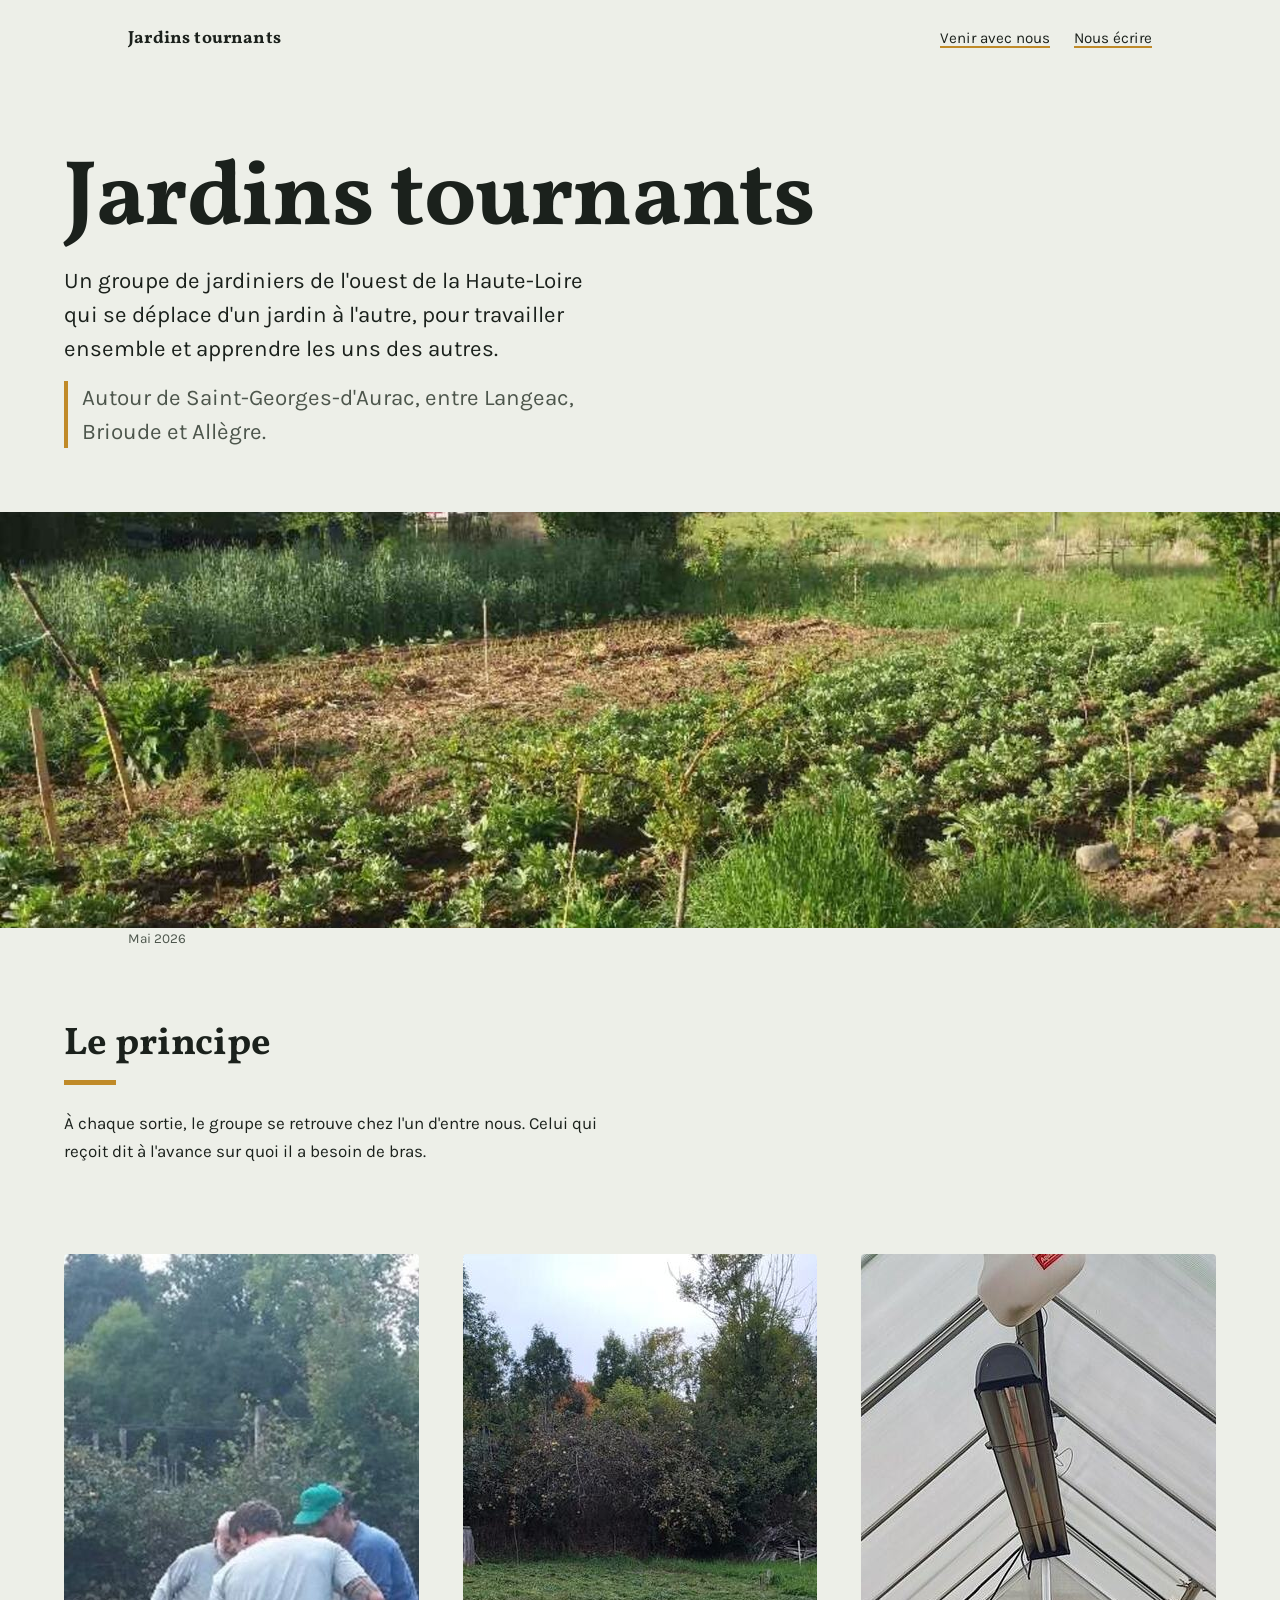
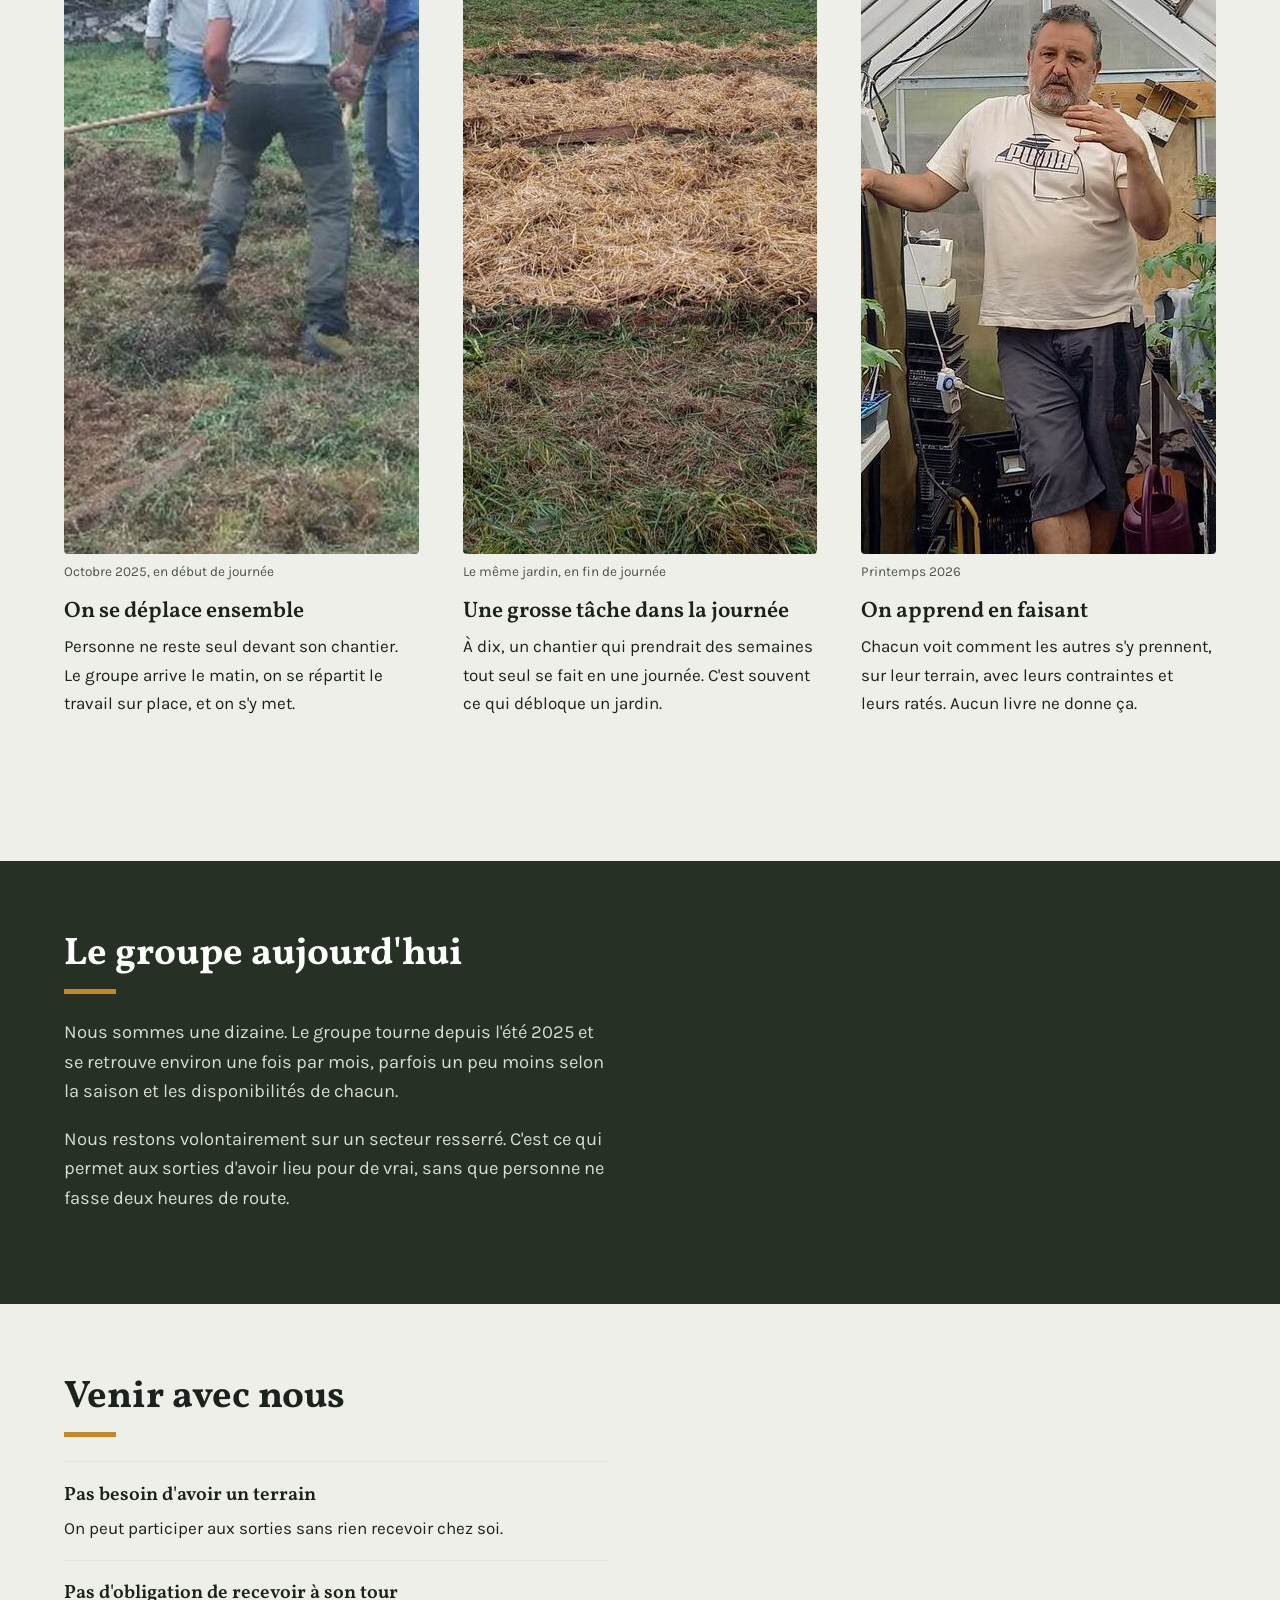
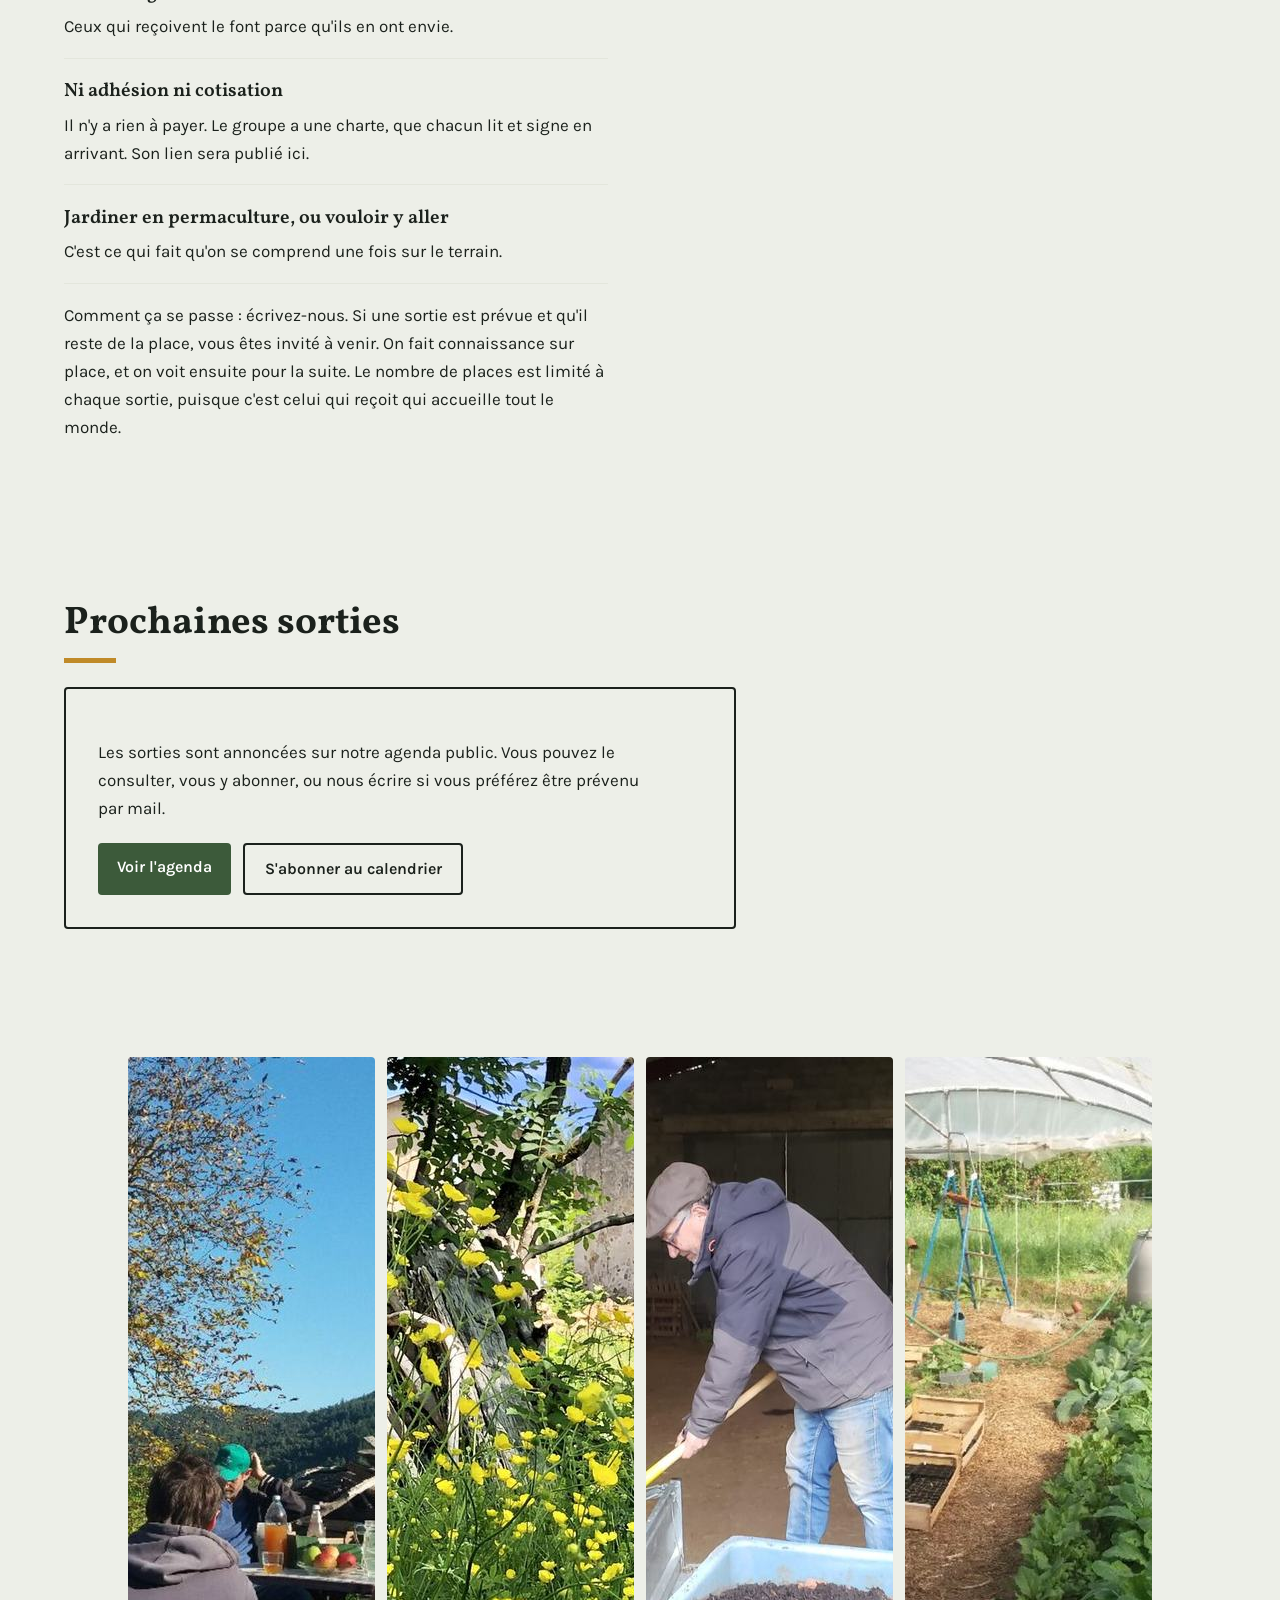
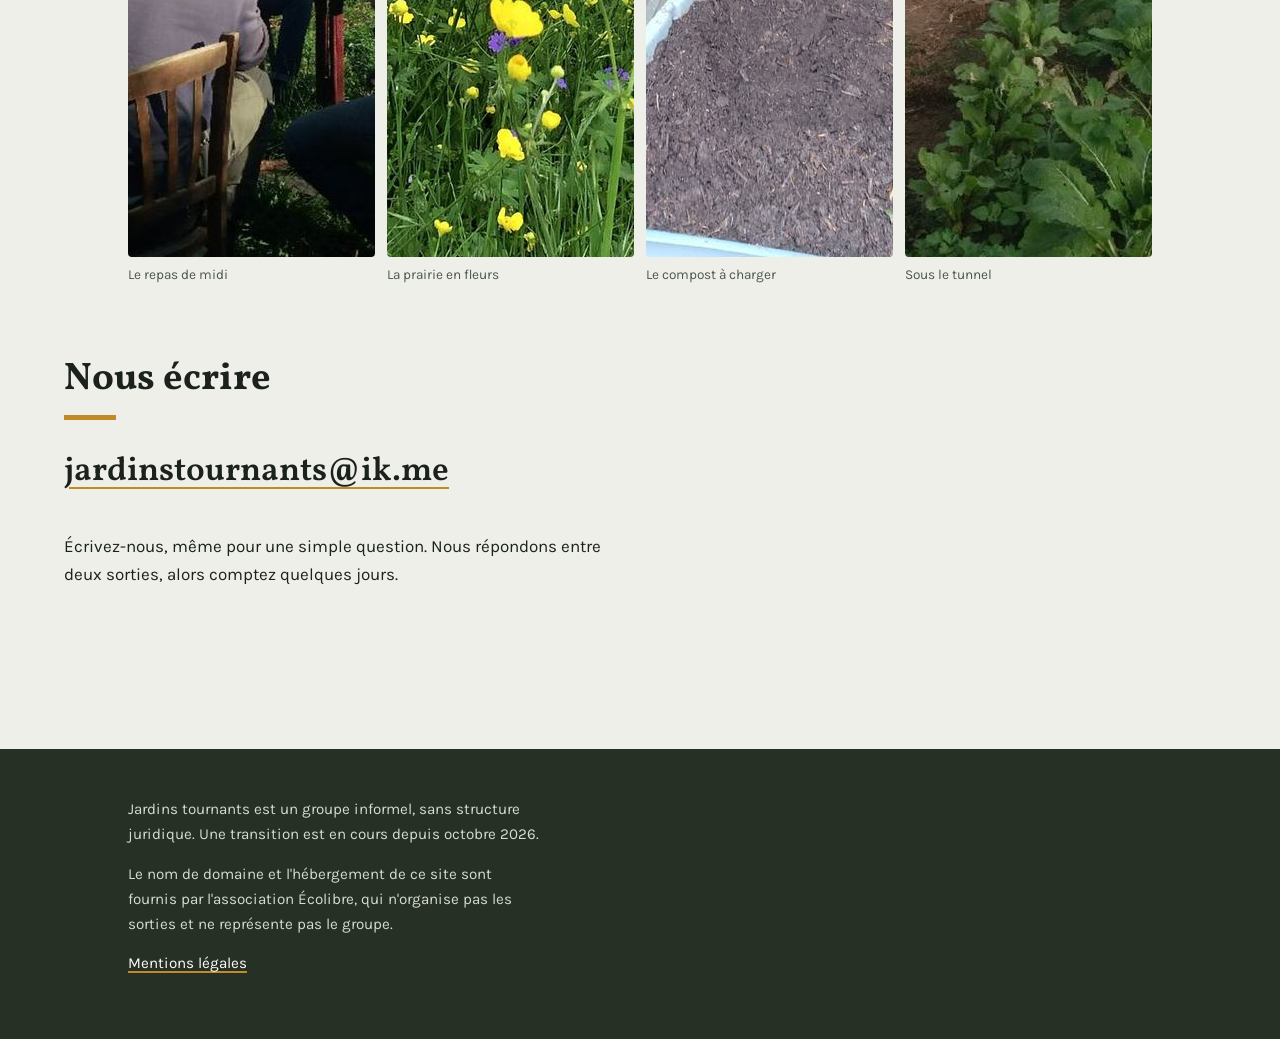
==== index.html @ 4f74a7f1 "Première version du site" ====
<!DOCTYPE html>
<html lang="fr">
<head>
<meta charset="utf-8">
<meta name="viewport" content="width=device-width, initial-scale=1">
<!-- À retirer le jour de la mise en ligne publique : la ligne ci-dessous et le fichier robots.txt -->
<meta name="robots" content="noindex, nofollow">
<title>Jardins tournants - jardiner ensemble, d'un jardin à l'autre</title>
<meta name="description" content="Un groupe de jardiniers de l'ouest de la Haute-Loire qui se déplace d'un jardin à l'autre, autour de Saint-Georges-d'Aurac.">
<link rel="preload" href="polices/vollkorn-latin-700-normal.woff2" as="font" type="font/woff2" crossorigin>
<link rel="preload" href="polices/karla-latin-400-normal.woff2" as="font" type="font/woff2" crossorigin>
<link rel="stylesheet" href="style.css">
</head>
<body>

<header class="enveloppe barre">
  <a class="barre__nom" href="index.html">Jardins tournants</a>
  <nav class="barre__liens">
    <a href="#venir">Venir avec nous</a>
    <a href="#ecrire">Nous écrire</a>
  </nav>
</header>

<main>

  <div class="enveloppe ouverture">
    <h1>Jardins tournants</h1>
    <p>Un groupe de jardiniers de l'ouest de la Haute-Loire qui se déplace d'un jardin à l'autre, pour travailler ensemble et apprendre les uns des autres.</p>
    <p class="lieu">Autour de Saint-Georges-d'Aurac, entre Langeac, Brioude et Allègre.</p>
  </div>

  <figure class="bande-pleine">
    <img src="photos/bandeau.jpg" width="1600" height="700" alt="Des rangs de fèves et de légumes séparés par des bandes de terre travaillée, avec des arbres et des collines à l'arrière-plan.">
    <figcaption class="enveloppe">Mai 2026</figcaption>
  </figure>

  <section class="enveloppe section" id="principe">
    <h2>Le principe</h2>
    <p>À chaque sortie, le groupe se retrouve chez l'un d'entre nous. Celui qui reçoit dit à l'avance sur quoi il a besoin de bras.</p>

    <div class="trio">
      <div>
        <figure>
          <img src="photos/chantier.jpg" width="1200" height="900" loading="lazy" alt="Quatre personnes retournent la terre à la fourche et au râteau sur une parcelle en herbe.">
          <figcaption>Octobre 2025, en début de journée</figcaption>
        </figure>
        <h3>On se déplace ensemble</h3>
        <p>Personne ne reste seul devant son chantier. Le groupe arrive le matin, on se répartit le travail sur place, et on s'y met.</p>
      </div>
      <div>
        <figure>
          <img src="photos/paillage.jpg" width="1200" height="900" loading="lazy" alt="Une planche de culture rectangulaire recouverte de paille, au milieu d'une prairie.">
          <figcaption>Le même jardin, en fin de journée</figcaption>
        </figure>
        <h3>Une grosse tâche dans la journée</h3>
        <p>À dix, un chantier qui prendrait des semaines tout seul se fait en une journée. C'est souvent ce qui débloque un jardin.</p>
      </div>
      <div>
        <figure>
          <img src="photos/serre.jpg" width="1200" height="900" loading="lazy" alt="Trois personnes discutent dans une serre, autour de tables couvertes de plants de tomates.">
          <figcaption>Printemps 2026</figcaption>
        </figure>
        <h3>On apprend en faisant</h3>
        <p>Chacun voit comment les autres s'y prennent, sur leur terrain, avec leurs contraintes et leurs ratés. Aucun livre ne donne ça.</p>
      </div>
    </div>
  </section>

  <section class="bloc-sombre">
    <div class="enveloppe section">
      <h2>Le groupe aujourd'hui</h2>
      <p>Nous sommes une dizaine. Le groupe tourne depuis l'été 2025 et se retrouve environ une fois par mois, parfois un peu moins selon la saison et les disponibilités de chacun.</p>
      <p>Nous restons volontairement sur un secteur resserré. C'est ce qui permet aux sorties d'avoir lieu pour de vrai, sans que personne ne fasse deux heures de route.</p>
    </div>
  </section>

  <section class="enveloppe section" id="venir">
    <h2>Venir avec nous</h2>
    <ul class="conditions">
      <li>
        <b>Pas besoin d'avoir un terrain</b>
        On peut participer aux sorties sans rien recevoir chez soi.
      </li>
      <li>
        <b>Pas d'obligation de recevoir à son tour</b>
        Ceux qui reçoivent le font parce qu'ils en ont envie.
      </li>
      <li>
        <b>Ni adhésion ni cotisation</b>
        Il n'y a rien à payer. Le groupe a une charte, que chacun lit et signe en arrivant. Son lien sera publié ici.
      </li>
      <li>
        <b>Jardiner en permaculture, ou vouloir y aller</b>
        C'est ce qui fait qu'on se comprend une fois sur le terrain.
      </li>
    </ul>
    <p>Comment ça se passe : écrivez-nous. Si une sortie est prévue et qu'il reste de la place, vous êtes invité à venir. On fait connaissance sur place, et on voit ensuite pour la suite. Le nombre de places est limité à chaque sortie, puisque c'est celui qui reçoit qui accueille tout le monde.</p>
  </section>

  <section class="enveloppe section" id="sorties">
    <h2>Prochaines sorties</h2>
    <div class="agenda">
      <div id="dates-mobilizon"></div>
      <p>Les sorties sont annoncées sur notre agenda public. Vous pouvez le consulter, vous y abonner, ou nous écrire si vous préférez être prévenu par mail.</p>
      <div class="boutons">
        <a class="bouton" href="https://mobilizon.fr/@jardins_tournants">Voir l'agenda</a>
        <a class="bouton bouton--creux" href="https://mobilizon.fr/@jardins_tournants/feed/ics">S'abonner au calendrier</a>
      </div>
    </div>
  </section>

  <div class="enveloppe">
    <div class="quatuor">
      <figure>
        <img src="photos/repas.jpg" width="800" height="800" loading="lazy" alt="Six personnes attablées en plein air sous un arbre, devant des collines boisées.">
        <figcaption>Le repas de midi</figcaption>
      </figure>
      <figure>
        <img src="photos/prairie.jpg" width="800" height="800" loading="lazy" alt="Une prairie de boutons d'or devant une maison de pierre.">
        <figcaption>La prairie en fleurs</figcaption>
      </figure>
      <figure>
        <img src="photos/compost.jpg" width="800" height="800" loading="lazy" alt="Une personne charge du compost à la pelle dans une remorque, sous un hangar.">
        <figcaption>Le compost à charger</figcaption>
      </figure>
      <figure>
        <img src="photos/tunnel.jpg" width="800" height="800" loading="lazy" alt="L'intérieur d'un tunnel maraîcher, avec des rangs de salades et de choux.">
        <figcaption>Sous le tunnel</figcaption>
      </figure>
    </div>
  </div>

  <section class="enveloppe section" id="ecrire">
    <h2>Nous écrire</h2>
    <a class="adresse" href="mailto:jardinstournants@ik.me">jardinstournants@ik.me</a>
    <p>Écrivez-nous, même pour une simple question. Nous répondons entre deux sorties, alors comptez quelques jours.</p>
  </section>

</main>

<footer class="pied">
  <div class="enveloppe">
    <p>Jardins tournants est un groupe informel, sans structure juridique. Une transition est en cours depuis octobre 2026.</p>
    <p>Le nom de domaine et l'hébergement de ce site sont fournis par l'association Écolibre, qui n'organise pas les sorties et ne représente pas le groupe.</p>
    <p><a href="mentions-legales.html">Mentions légales</a></p>
  </div>
</footer>

<script>
(function () {
  var zone = document.getElementById('dates-mobilizon');
  if (!zone || !window.fetch) { return; }

  function decoder(valeur) {
    return valeur.replace(/\\n/gi, ' ').replace(/\\,/g, ',').replace(/\\;/g, ';').replace(/\\\\/g, '\\').trim();
  }

  function enDate(brut) {
    var m = brut.match(/^(\d{4})(\d{2})(\d{2})(?:T(\d{2})(\d{2})(\d{2})(Z)?)?/);
    if (!m) { return null; }
    var a = +m[1], mo = +m[2] - 1, j = +m[3];
    if (!m[4]) { return { date: new Date(a, mo, j), journee: true }; }
    var h = +m[4], mi = +m[5], s = +m[6];
    if (m[7]) { return { date: new Date(Date.UTC(a, mo, j, h, mi, s)), journee: false }; }
    return { date: new Date(a, mo, j, h, mi, s), journee: false };
  }

  function lire(texte) {
    var plat = texte.replace(/\r\n[ \t]/g, '').replace(/\n[ \t]/g, '');
    var blocs = plat.split('BEGIN:VEVENT').slice(1);
    var sortie = [];
    blocs.forEach(function (bloc) {
      var debut = bloc.match(/^DTSTART[^:\r\n]*:(.+)$/m);
      var titre = bloc.match(/^SUMMARY[^:\r\n]*:(.+)$/m);
      var lieu = bloc.match(/^LOCATION[^:\r\n]*:(.+)$/m);
      if (!debut) { return; }
      var d = enDate(debut[1].trim());
      if (!d) { return; }
      sortie.push({
        quand: d.date,
        journee: d.journee,
        titre: titre ? decoder(titre[1]) : 'Sortie',
        lieu: lieu ? decoder(lieu[1]) : ''
      });
    });
    return sortie;
  }

  function formater(e) {
    var options = { weekday: 'long', day: 'numeric', month: 'long', year: 'numeric' };
    if (!e.journee) { options.hour = '2-digit'; options.minute = '2-digit'; }
    var libelle = e.quand.toLocaleDateString('fr-FR', options);
    return libelle.charAt(0).toUpperCase() + libelle.slice(1);
  }

  fetch('https://mobilizon.fr/@jardins_tournants/feed/ics')
    .then(function (r) { if (!r.ok) { throw new Error('indisponible'); } return r.text(); })
    .then(function (texte) {
      var limite = Date.now() - 12 * 3600 * 1000;
      var liste = lire(texte)
        .filter(function (e) { return e.quand.getTime() > limite; })
        .sort(function (a, b) { return a.quand - b.quand; })
        .slice(0, 3);

      if (!liste.length) {
        var vide = document.createElement('p');
        vide.textContent = 'Aucune date n\'est fixée pour le moment.';
        zone.appendChild(vide);
        return;
      }

      var ul = document.createElement('ul');
      ul.className = 'dates';
      liste.forEach(function (e) {
        var li = document.createElement('li');
        var t = document.createElement('time');
        t.setAttribute('datetime', e.quand.toISOString());
        t.textContent = formater(e);
        li.appendChild(t);
        var s = document.createElement('span');
        s.textContent = e.lieu ? e.titre + ', ' + e.lieu : e.titre;
        li.appendChild(s);
        ul.appendChild(li);
      });
      zone.appendChild(ul);
    })
    .catch(function () {});
})();
</script>

</body>
</html>
---- style.css ----
@font-face {
  font-family: 'Vollkorn';
  font-style: normal;
  font-weight: 600;
  font-display: swap;
  src: url('polices/vollkorn-latin-600-normal.woff2') format('woff2');
}
@font-face {
  font-family: 'Vollkorn';
  font-style: normal;
  font-weight: 700;
  font-display: swap;
  src: url('polices/vollkorn-latin-700-normal.woff2') format('woff2');
}
@font-face {
  font-family: 'Karla';
  font-style: normal;
  font-weight: 400;
  font-display: swap;
  src: url('polices/karla-latin-400-normal.woff2') format('woff2');
}
@font-face {
  font-family: 'Karla';
  font-style: normal;
  font-weight: 600;
  font-display: swap;
  src: url('polices/karla-latin-600-normal.woff2') format('woff2');
}

:root {
  --papier: #edefe8;
  --encre: #1b211c;
  --vert: #3c5a3a;
  --paille: #c08a28;
  --ombre: #273025;
  --papier-ombre: #e3e6dc;
  --encre-douce: #4d564c;
  --clair-sur-ombre: #d7dcd2;
  --mesure: 34rem;
  --marge: clamp(1.25rem, 5vw, 4rem);
  --titre: 'Vollkorn', Georgia, 'Times New Roman', serif;
  --texte: 'Karla', 'Helvetica Neue', Arial, sans-serif;
}

* { box-sizing: border-box; }

html { -webkit-text-size-adjust: 100%; }

body {
  margin: 0;
  background: var(--papier);
  color: var(--encre);
  font-family: var(--texte);
  font-size: 1.0625rem;
  line-height: 1.65;
  -webkit-font-smoothing: antialiased;
}

img { max-width: 100%; display: block; }

a { color: inherit; text-decoration-color: var(--paille); text-underline-offset: 0.2em; text-decoration-thickness: 2px; }
a:hover { text-decoration-color: var(--vert); }

:focus-visible { outline: 3px solid var(--paille); outline-offset: 3px; }

.enveloppe { max-width: 72rem; margin: 0 auto; padding: 0 var(--marge); }

.mesure { max-width: var(--mesure); }

/* En-tete de page */

.barre {
  display: flex;
  flex-wrap: wrap;
  gap: 0.5rem 1.75rem;
  align-items: baseline;
  padding-top: 1.5rem;
  padding-bottom: 1.5rem;
}
.barre__nom {
  font-family: var(--titre);
  font-weight: 700;
  font-size: 1.1rem;
  letter-spacing: 0.01em;
  margin-right: auto;
  text-decoration: none;
}
.barre__liens { display: flex; gap: 1.5rem; font-size: 0.95rem; }

/* Ouverture */

.ouverture { padding: clamp(2rem, 7vw, 5rem) 0 clamp(1.75rem, 4vw, 3rem); }
.ouverture h1 {
  font-family: var(--titre);
  font-weight: 700;
  font-size: clamp(2.9rem, 9.5vw, 5.75rem);
  line-height: 0.95;
  letter-spacing: -0.015em;
  margin: 0 0 1.25rem;
  max-width: 14ch;
}
.ouverture p {
  font-size: clamp(1.15rem, 2.4vw, 1.4rem);
  line-height: 1.5;
  max-width: 40ch;
  margin: 0 0 1rem;
}
.lieu {
  font-size: 1rem;
  color: var(--encre-douce);
  border-left: 4px solid var(--paille);
  padding-left: 0.85rem;
  max-width: 34ch;
}

/* Photos */

figure { margin: 0; }

.bande-pleine img {
  width: 100%;
  height: clamp(13rem, 38vw, 26rem);
  object-fit: cover;
}
figcaption {
  font-size: 0.85rem;
  color: var(--encre-douce);
  padding-top: 0.5rem;
}

.trio {
  display: grid;
  gap: clamp(1.75rem, 4vw, 2.75rem);
  grid-template-columns: 1fr;
  padding: clamp(2.5rem, 6vw, 4.5rem) 0;
}
.trio img { aspect-ratio: 4 / 3; object-fit: cover; border-radius: 4px; }
.trio h3 {
  font-family: var(--titre);
  font-weight: 600;
  font-size: 1.4rem;
  line-height: 1.2;
  margin: 1rem 0 0.4rem;
}
.trio p { margin: 0; }
.trio figcaption { padding-top: 0.45rem; }

.quatuor {
  display: grid;
  grid-template-columns: repeat(2, 1fr);
  gap: 0.5rem;
  padding: clamp(2rem, 5vw, 3.5rem) 0 0;
}
.quatuor img { aspect-ratio: 1 / 1; object-fit: cover; border-radius: 4px; }
.quatuor figcaption { padding-top: 0.4rem; }

/* Sections */

.section { padding: clamp(2.5rem, 6vw, 4.5rem) 0; }
.section h2 {
  font-family: var(--titre);
  font-weight: 700;
  font-size: clamp(1.75rem, 4vw, 2.4rem);
  line-height: 1.1;
  margin: 0 0 1.5rem;
}
.section h2::after {
  content: '';
  display: block;
  width: 3.25rem;
  height: 5px;
  background: var(--paille);
  margin-top: 0.9rem;
}
.section p { max-width: var(--mesure); }

.bloc-sombre {
  background: var(--ombre);
  color: var(--clair-sur-ombre);
}
.bloc-sombre h2 { color: #fff; }
.bloc-sombre h2::after { background: var(--paille); }
.bloc-sombre p { font-size: 1.15rem; line-height: 1.6; }

/* Conditions */

.conditions { list-style: none; margin: 0; padding: 0; max-width: var(--mesure); }
.conditions li { padding: 1.1rem 0; border-bottom: 1px solid var(--papier-ombre); }
.conditions li:first-child { border-top: 1px solid var(--papier-ombre); }
.conditions b {
  font-family: var(--titre);
  font-weight: 600;
  font-size: 1.2rem;
  display: block;
  margin-bottom: 0.15rem;
}

/* Agenda */

.agenda {
  border: 2px solid var(--encre);
  border-radius: 4px;
  padding: clamp(1.25rem, 3vw, 2rem);
  max-width: 42rem;
}
.agenda p:first-child { margin-top: 0; }
.agenda p:last-child { margin-bottom: 0; }
.dates { list-style: none; margin: 0 0 1.25rem; padding: 0; }
.dates li { padding: 0.65rem 0; border-bottom: 1px solid var(--papier-ombre); }
.dates li:last-child { border-bottom: 0; }
.dates time { display: block; font-family: var(--titre); font-weight: 600; font-size: 1.15rem; }
.dates span { color: var(--encre-douce); font-size: 0.95rem; }

.boutons { display: flex; flex-wrap: wrap; gap: 0.75rem; margin-top: 1.25rem; }
.bouton {
  display: inline-block;
  padding: 0.7rem 1.2rem;
  border-radius: 4px;
  background: var(--vert);
  color: #fff;
  text-decoration: none;
  font-weight: 600;
  font-size: 1rem;
}
.bouton:hover { background: var(--encre); }
.bouton--creux { background: transparent; color: var(--encre); border: 2px solid var(--encre); }
.bouton--creux:hover { background: var(--encre); color: #fff; }

/* Contact */

.adresse {
  font-family: var(--titre);
  font-weight: 600;
  font-size: clamp(1.4rem, 4.5vw, 2.1rem);
  display: inline-block;
  margin: 0 0 1rem;
  word-break: break-word;
}

/* Pied */

.pied {
  background: var(--ombre);
  color: var(--clair-sur-ombre);
  margin-top: clamp(2.5rem, 6vw, 4.5rem);
  padding: clamp(2rem, 5vw, 3rem) 0;
  font-size: 0.95rem;
}
.pied p { max-width: 46ch; margin: 0 0 0.9rem; }
.pied a { color: #fff; }

/* Page secondaire */

.page-texte { padding: clamp(2rem, 5vw, 3.5rem) 0; max-width: var(--mesure); }
.page-texte h1 {
  font-family: var(--titre);
  font-weight: 700;
  font-size: clamp(1.9rem, 5vw, 2.6rem);
  line-height: 1.1;
  margin: 0 0 2rem;
}
.page-texte h2 {
  font-family: var(--titre);
  font-weight: 600;
  font-size: 1.25rem;
  margin: 2rem 0 0.4rem;
}
.page-texte p { margin: 0 0 0.75rem; }

@media (min-width: 48rem) {
  .trio { grid-template-columns: repeat(3, 1fr); }
  .quatuor { grid-template-columns: repeat(4, 1fr); gap: 0.75rem; }
}
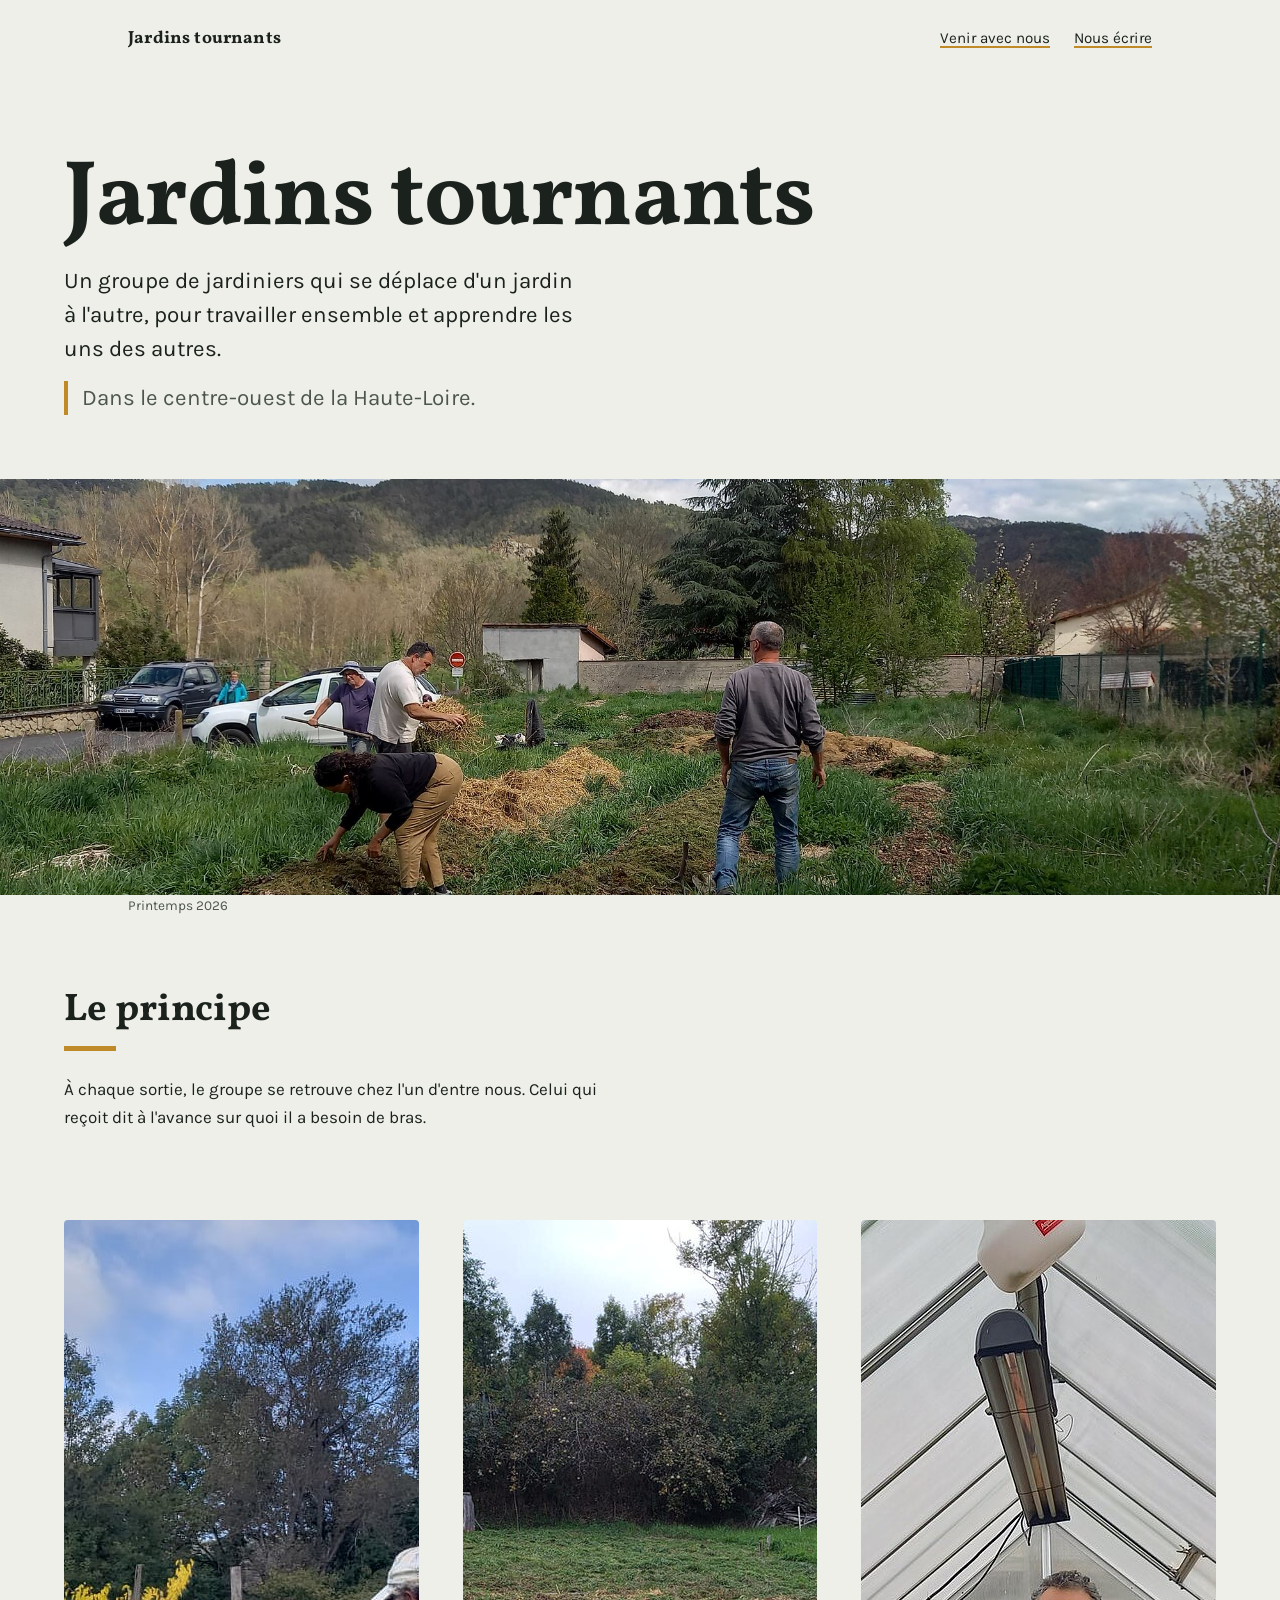
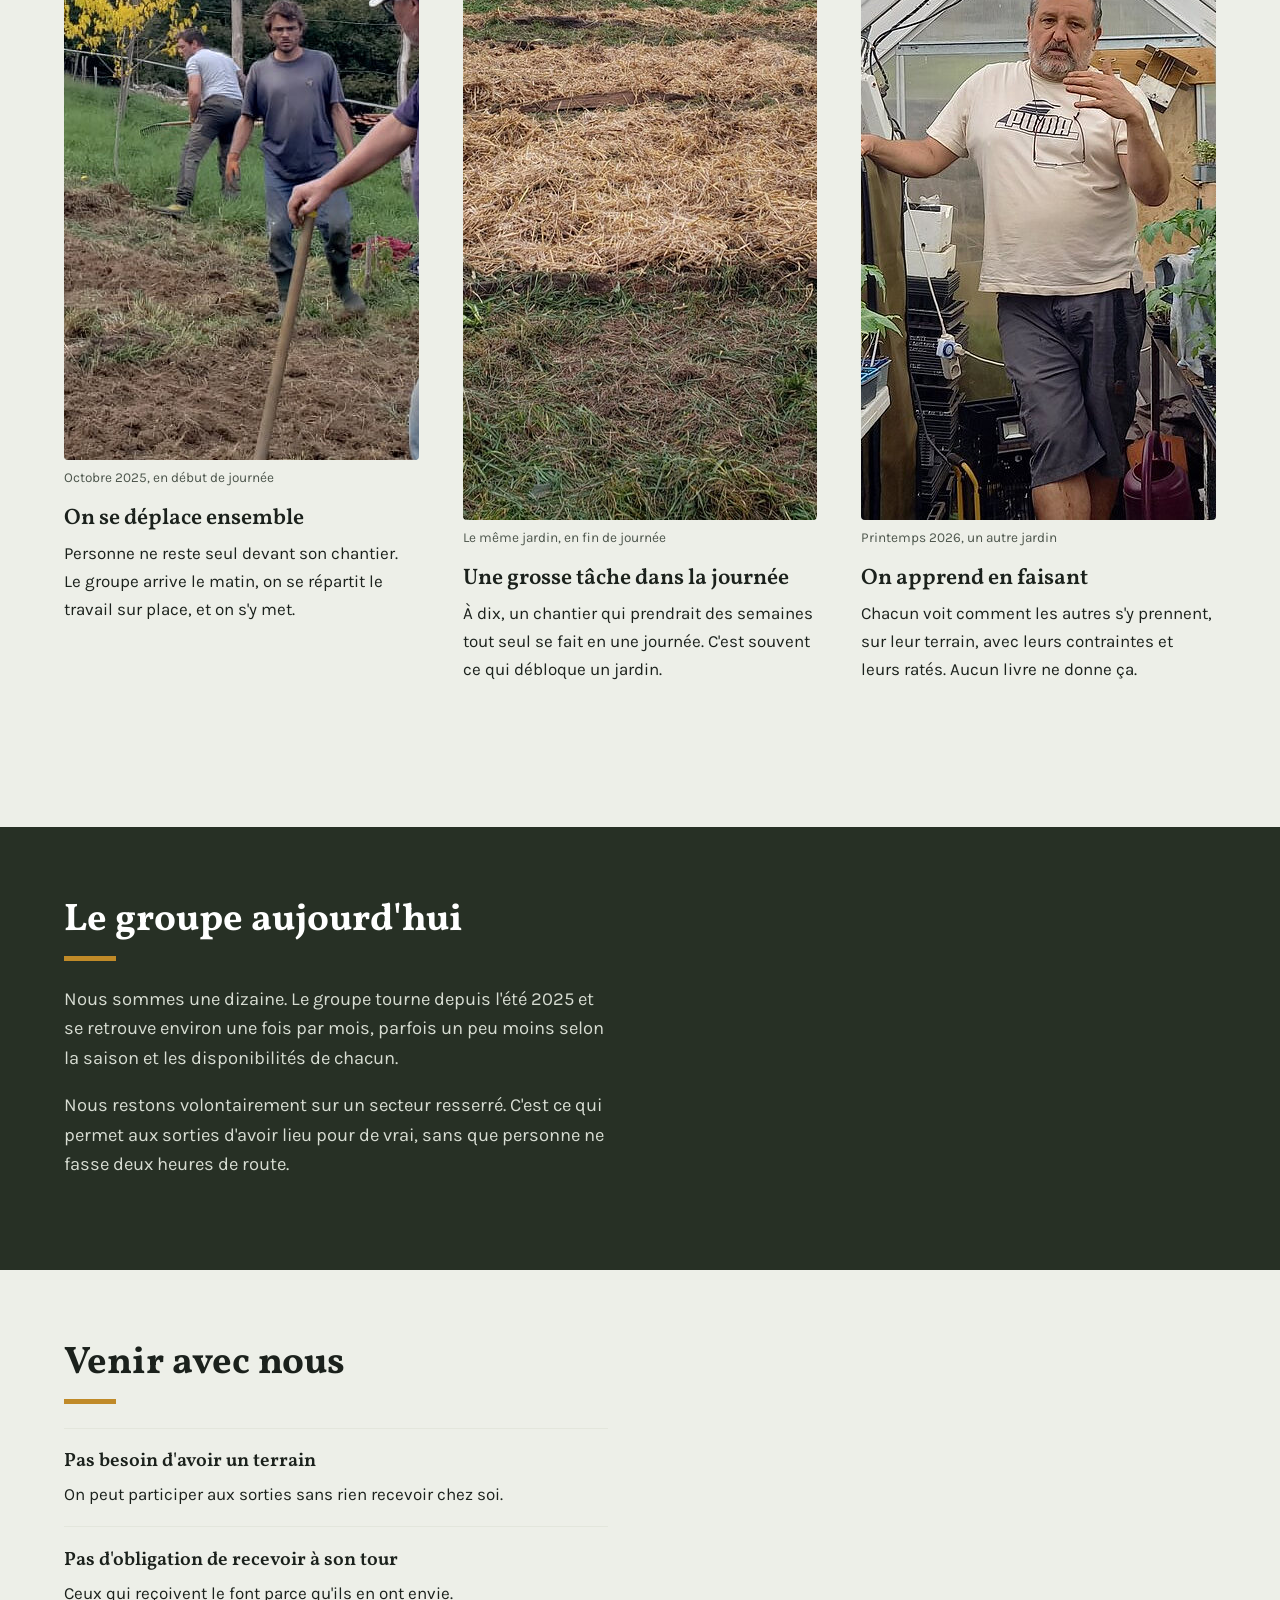
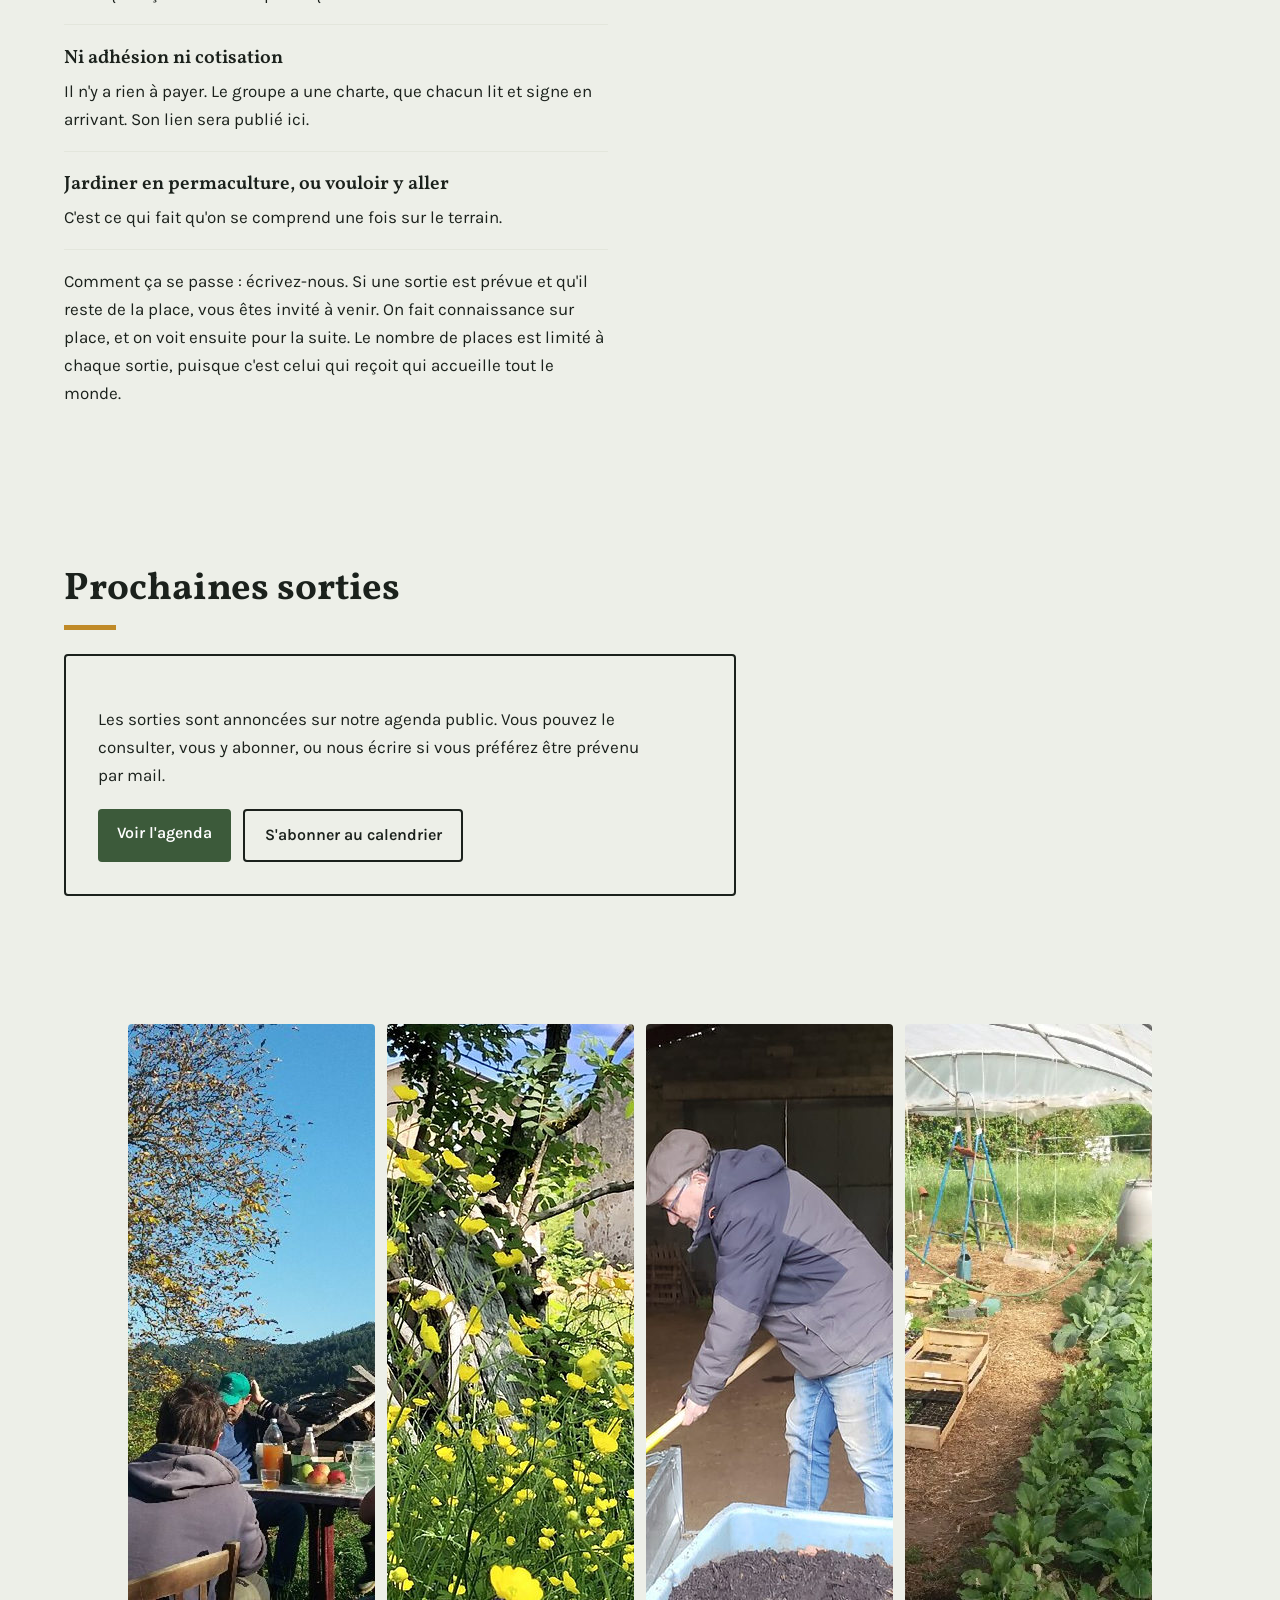
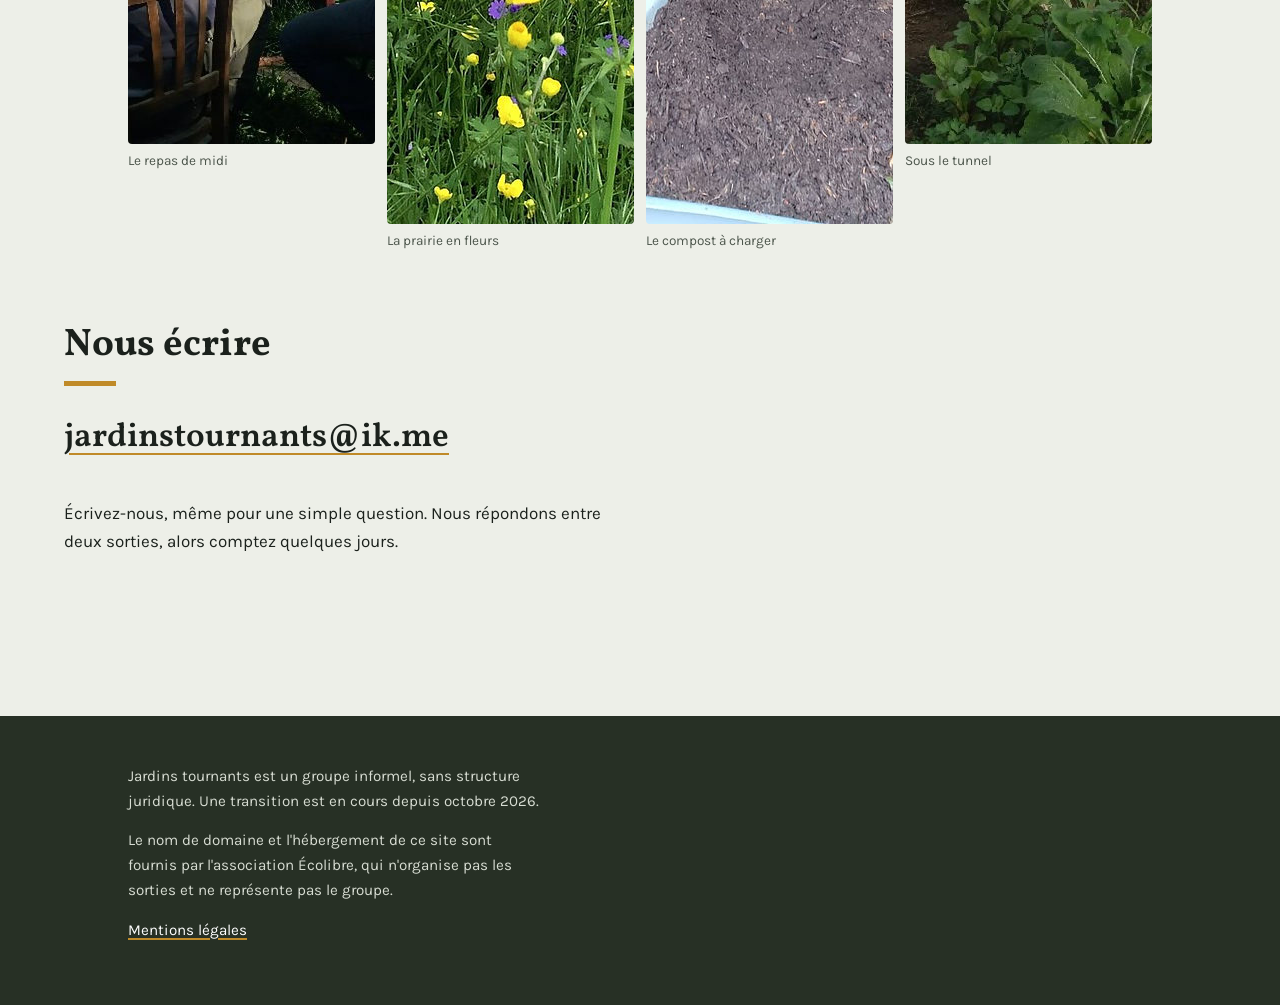
==== commit 2f50511b: "Bandeau et photo de chantier refaits à partir des fichiers d'origine" ====
--- a/index.html
+++ b/index.html
@@ -6,7 +6,7 @@
 <!-- À retirer le jour de la mise en ligne publique : la ligne ci-dessous et le fichier robots.txt -->
 <meta name="robots" content="noindex, nofollow">
 <title>Jardins tournants - jardiner ensemble, d'un jardin à l'autre</title>
-<meta name="description" content="Un groupe de jardiniers de l'ouest de la Haute-Loire qui se déplace d'un jardin à l'autre, autour de Saint-Georges-d'Aurac.">
+<meta name="description" content="Un groupe de jardiniers du centre-ouest de la Haute-Loire qui se déplace d'un jardin à l'autre, pour travailler ensemble et apprendre les uns des autres.">
 <link rel="preload" href="polices/vollkorn-latin-700-normal.woff2" as="font" type="font/woff2" crossorigin>
 <link rel="preload" href="polices/karla-latin-400-normal.woff2" as="font" type="font/woff2" crossorigin>
 <link rel="stylesheet" href="style.css">
@@ -25,13 +25,13 @@
 
   <div class="enveloppe ouverture">
     <h1>Jardins tournants</h1>
-    <p>Un groupe de jardiniers de l'ouest de la Haute-Loire qui se déplace d'un jardin à l'autre, pour travailler ensemble et apprendre les uns des autres.</p>
-    <p class="lieu">Autour de Saint-Georges-d'Aurac, entre Langeac, Brioude et Allègre.</p>
+    <p>Un groupe de jardiniers qui se déplace d'un jardin à l'autre, pour travailler ensemble et apprendre les uns des autres.</p>
+    <p class="lieu">Dans le centre-ouest de la Haute-Loire.</p>
   </div>
 
   <figure class="bande-pleine">
-    <img src="photos/bandeau.jpg" width="1600" height="700" alt="Des rangs de fèves et de légumes séparés par des bandes de terre travaillée, avec des arbres et des collines à l'arrière-plan.">
-    <figcaption class="enveloppe">Mai 2026</figcaption>
+    <img src="photos/bandeau.jpg" srcset="photos/bandeau-900.jpg 900w, photos/bandeau.jpg 2000w" sizes="100vw" width="2000" height="959" alt="Quatre personnes étalent de la paille et du compost sur des buttes de culture, devant des montagnes boisées.">
+    <figcaption class="enveloppe">Printemps 2026</figcaption>
   </figure>
 
   <section class="enveloppe section" id="principe">
@@ -41,7 +41,7 @@
     <div class="trio">
       <div>
         <figure>
-          <img src="photos/chantier.jpg" width="1200" height="900" loading="lazy" alt="Quatre personnes retournent la terre à la fourche et au râteau sur une parcelle en herbe.">
+          <img src="photos/chantier.jpg" width="1120" height="840" loading="lazy" alt="Quatre personnes retournent la terre à la fourche et au râteau sur une parcelle en herbe.">
           <figcaption>Octobre 2025, en début de journée</figcaption>
         </figure>
         <h3>On se déplace ensemble</h3>
@@ -58,7 +58,7 @@
       <div>
         <figure>
           <img src="photos/serre.jpg" width="1200" height="900" loading="lazy" alt="Trois personnes discutent dans une serre, autour de tables couvertes de plants de tomates.">
-          <figcaption>Printemps 2026</figcaption>
+          <figcaption>Printemps 2026, un autre jardin</figcaption>
         </figure>
         <h3>On apprend en faisant</h3>
         <p>Chacun voit comment les autres s'y prennent, sur leur terrain, avec leurs contraintes et leurs ratés. Aucun livre ne donne ça.</p>
@@ -112,7 +112,7 @@
   <div class="enveloppe">
     <div class="quatuor">
       <figure>
-        <img src="photos/repas.jpg" width="800" height="800" loading="lazy" alt="Six personnes attablées en plein air sous un arbre, devant des collines boisées.">
+        <img src="photos/repas.jpg" width="720" height="720" loading="lazy" alt="Six personnes attablées en plein air sous un arbre, devant des collines boisées.">
         <figcaption>Le repas de midi</figcaption>
       </figure>
       <figure>
@@ -124,7 +124,7 @@
         <figcaption>Le compost à charger</figcaption>
       </figure>
       <figure>
-        <img src="photos/tunnel.jpg" width="800" height="800" loading="lazy" alt="L'intérieur d'un tunnel maraîcher, avec des rangs de salades et de choux.">
+        <img src="photos/tunnel.jpg" width="720" height="720" loading="lazy" alt="L'intérieur d'un tunnel maraîcher, avec des rangs de salades et de choux.">
         <figcaption>Sous le tunnel</figcaption>
       </figure>
     </div>
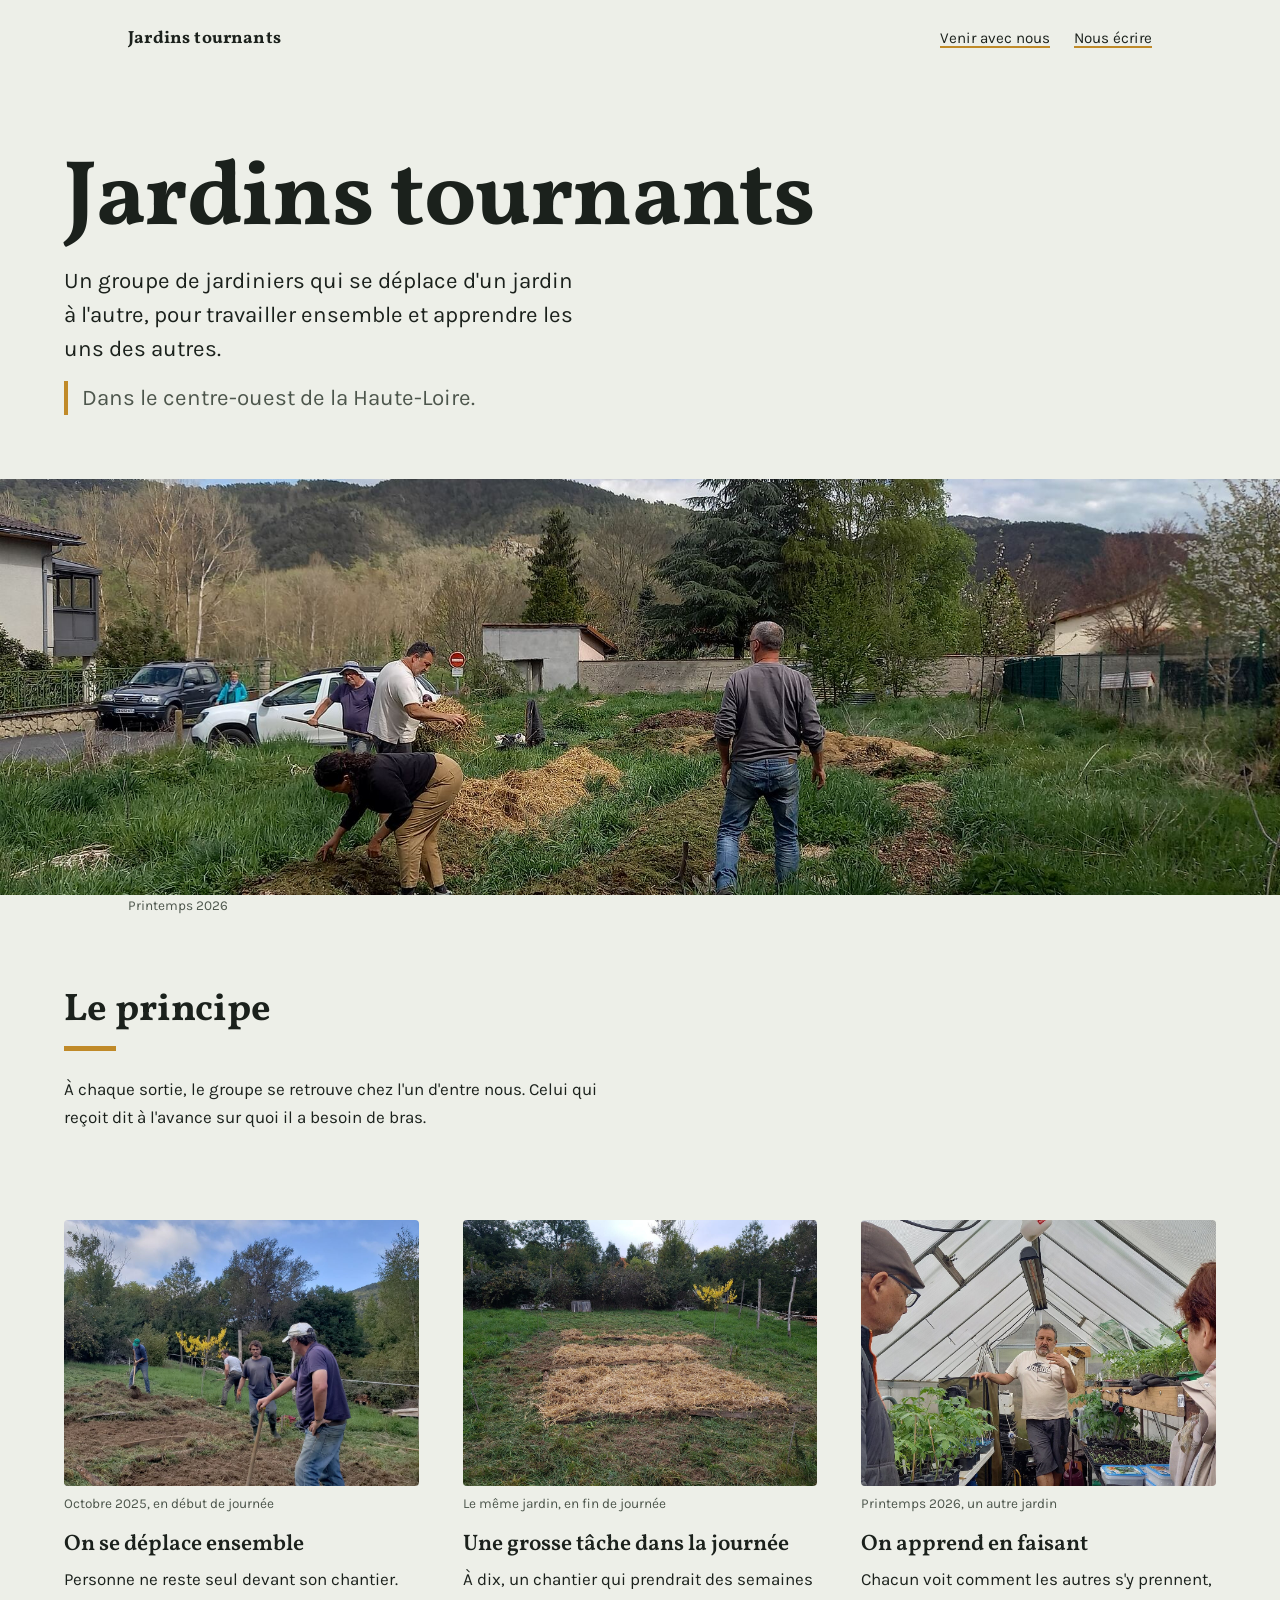
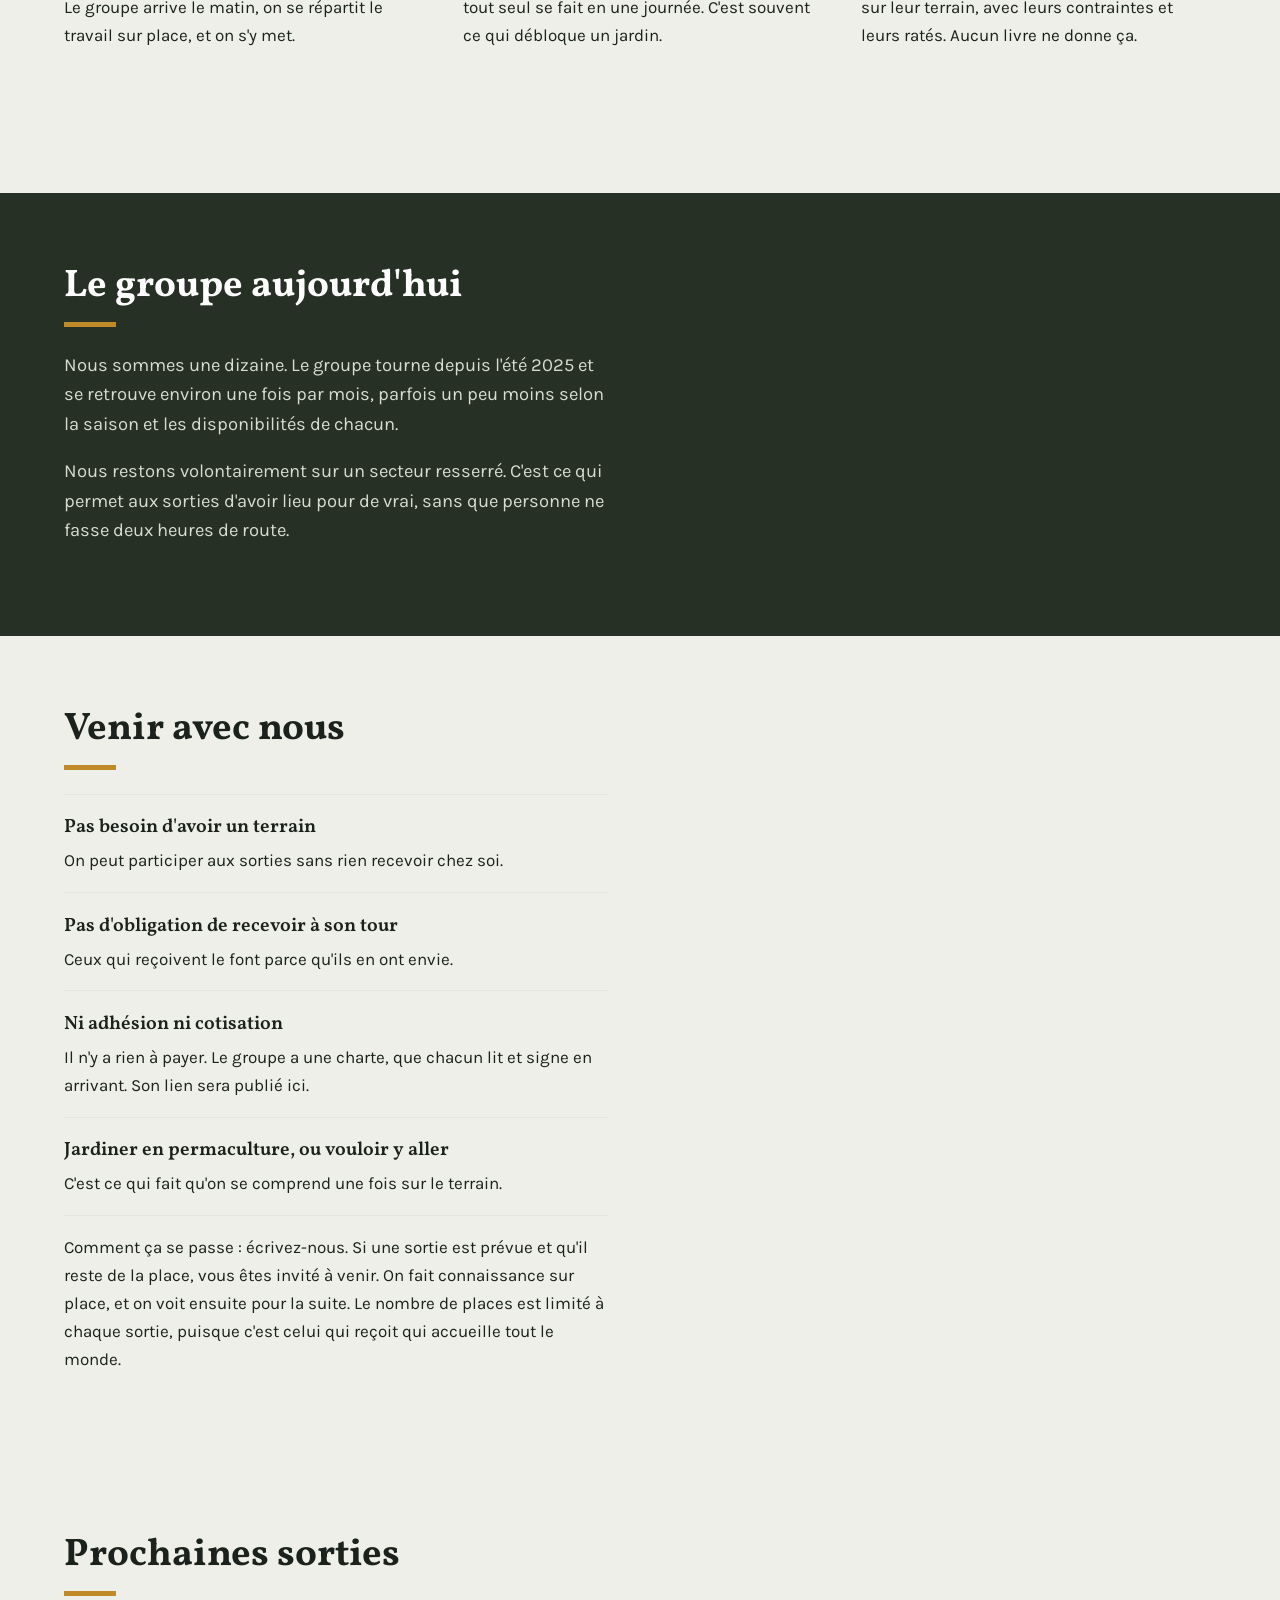
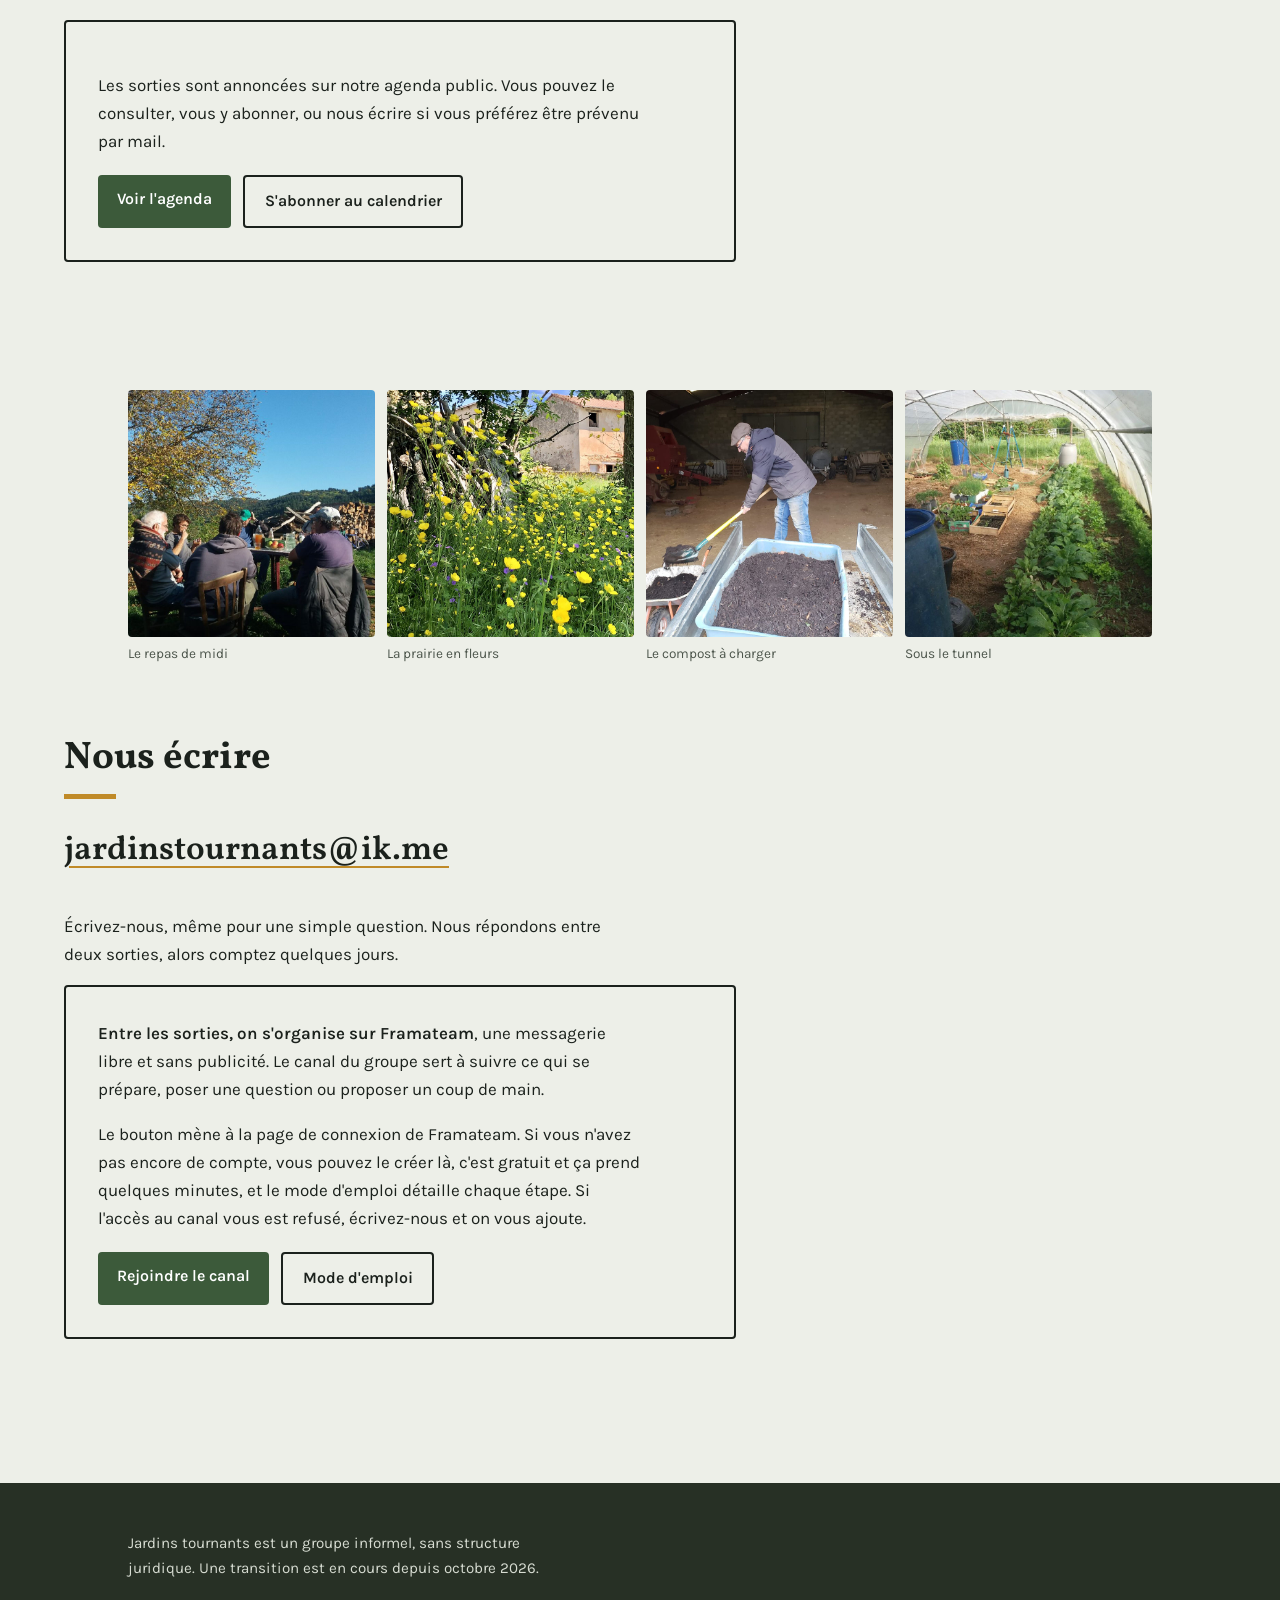
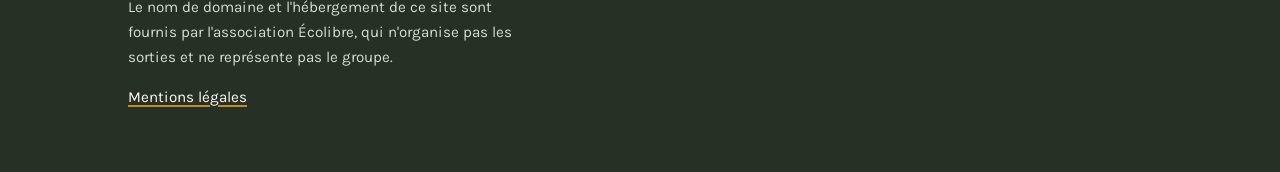
==== commit aca3ad23: "Encart pour rejoindre le canal Framateam" ====
--- a/index.html
+++ b/index.html
@@ -134,6 +134,14 @@
     <h2>Nous écrire</h2>
     <a class="adresse" href="mailto:jardinstournants@ik.me">jardinstournants@ik.me</a>
     <p>Écrivez-nous, même pour une simple question. Nous répondons entre deux sorties, alors comptez quelques jours.</p>
+    <div class="agenda">
+      <p><b>Entre les sorties, on s'organise sur Framateam</b>, une messagerie libre et sans publicité. Le canal du groupe sert à suivre ce qui se prépare, poser une question ou proposer un coup de main.</p>
+      <p>Le bouton mène à la page de connexion de Framateam. Si vous n'avez pas encore de compte, vous pouvez le créer là, c'est gratuit et ça prend quelques minutes, et le mode d'emploi détaille chaque étape. Si l'accès au canal vous est refusé, écrivez-nous et on vous ajoute.</p>
+      <div class="boutons">
+        <a class="bouton" href="https://framateam.org/ecolibre/channels/jardins-tournants">Rejoindre le canal</a>
+        <a class="bouton bouton--creux" href="https://ecolibre.org/?Rejoindre-Framateam">Mode d'emploi</a>
+      </div>
+    </div>
   </section>
 
 </main>
--- a/style.css
+++ b/style.css
@@ -56,7 +56,7 @@
   -webkit-font-smoothing: antialiased;
 }
 
-img { max-width: 100%; display: block; }
+img { max-width: 100%; height: auto; display: block; }
 
 a { color: inherit; text-decoration-color: var(--paille); text-underline-offset: 0.2em; text-decoration-thickness: 2px; }
 a:hover { text-decoration-color: var(--vert); }
@@ -131,10 +131,10 @@
 .trio {
   display: grid;
   gap: clamp(1.75rem, 4vw, 2.75rem);
-  grid-template-columns: 1fr;
+  grid-template-columns: minmax(0, 1fr);
   padding: clamp(2.5rem, 6vw, 4.5rem) 0;
 }
-.trio img { aspect-ratio: 4 / 3; object-fit: cover; border-radius: 4px; }
+.trio img { width: 100%; aspect-ratio: 4 / 3; object-fit: cover; border-radius: 4px; }
 .trio h3 {
   font-family: var(--titre);
   font-weight: 600;
@@ -147,11 +147,11 @@
 
 .quatuor {
   display: grid;
-  grid-template-columns: repeat(2, 1fr);
+  grid-template-columns: repeat(2, minmax(0, 1fr));
   gap: 0.5rem;
   padding: clamp(2rem, 5vw, 3.5rem) 0 0;
 }
-.quatuor img { aspect-ratio: 1 / 1; object-fit: cover; border-radius: 4px; }
+.quatuor img { width: 100%; aspect-ratio: 1 / 1; object-fit: cover; border-radius: 4px; }
 .quatuor figcaption { padding-top: 0.4rem; }
 
 /* Sections */
@@ -268,6 +268,6 @@
 .page-texte p { margin: 0 0 0.75rem; }
 
 @media (min-width: 48rem) {
-  .trio { grid-template-columns: repeat(3, 1fr); }
-  .quatuor { grid-template-columns: repeat(4, 1fr); gap: 0.75rem; }
-}
+  .trio { grid-template-columns: repeat(3, minmax(0, 1fr)); }
+  .quatuor { grid-template-columns: repeat(4, minmax(0, 1fr)); gap: 0.75rem; }
+}
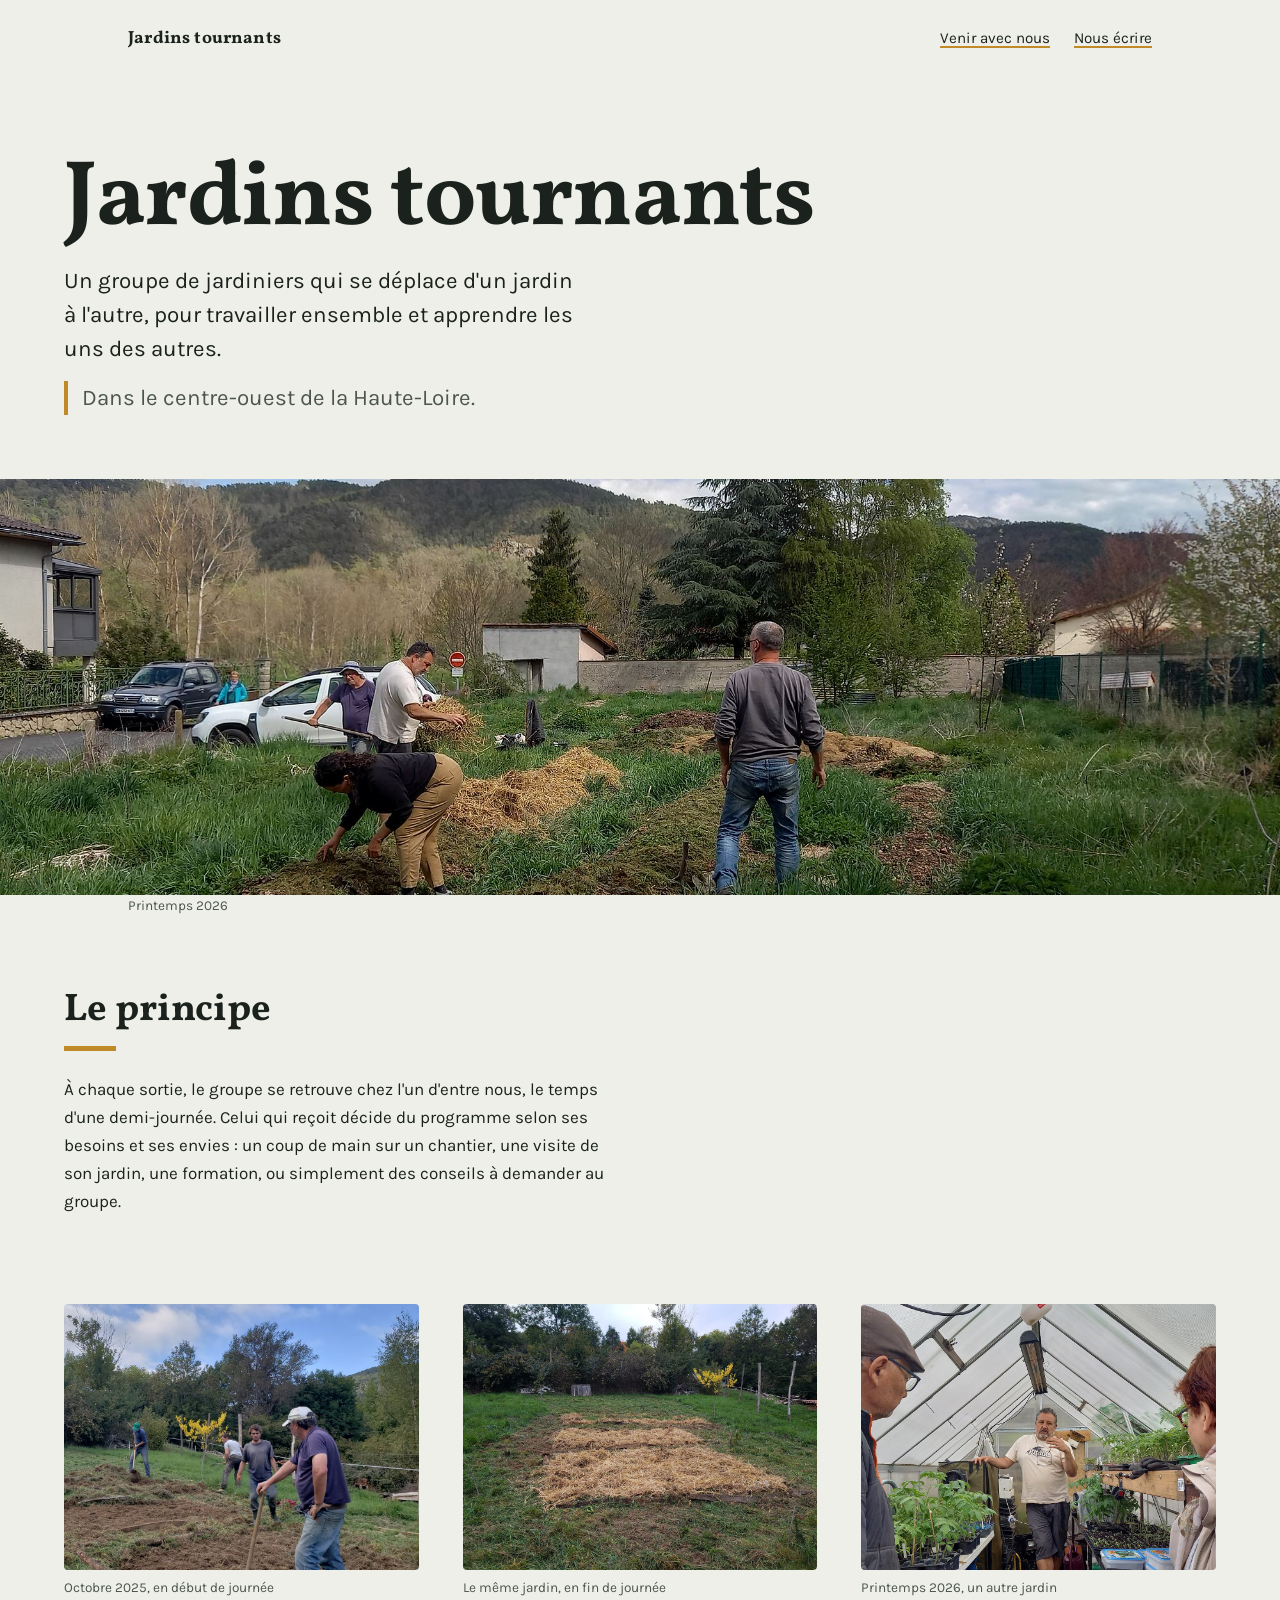
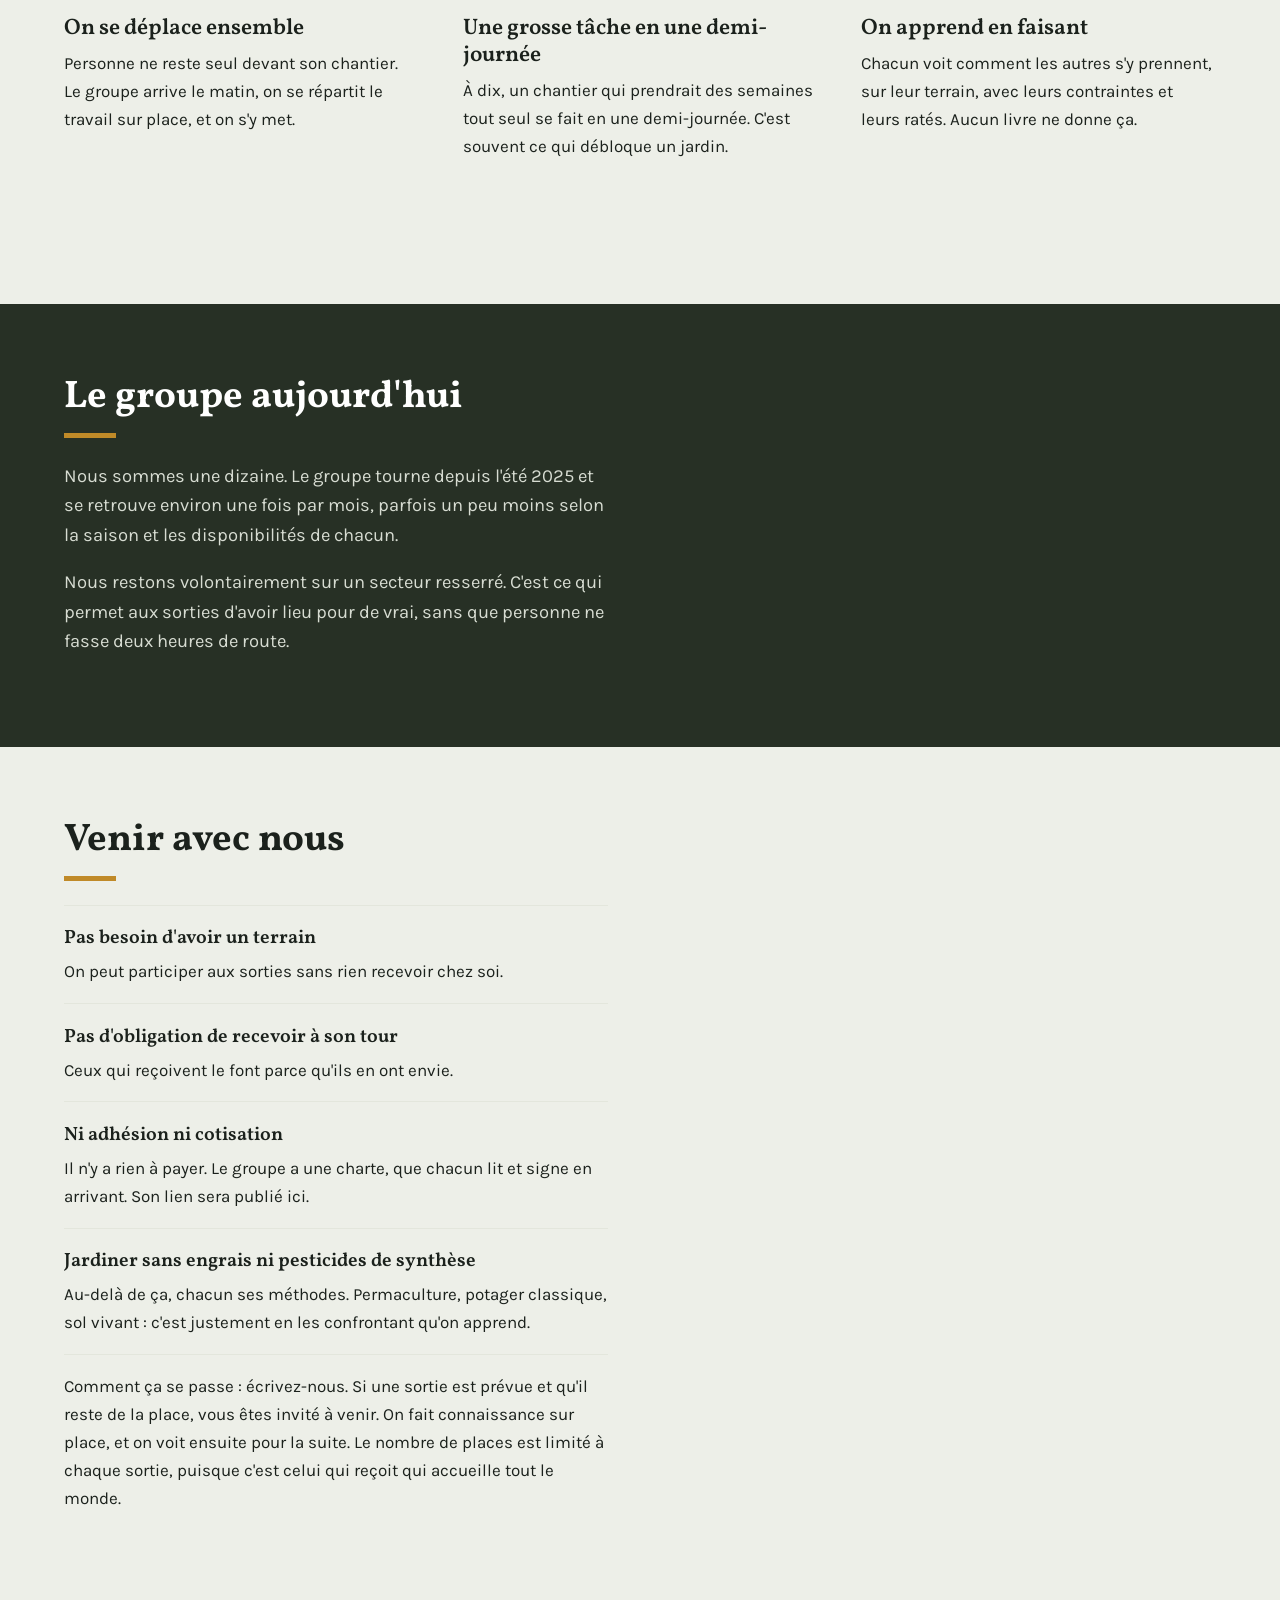
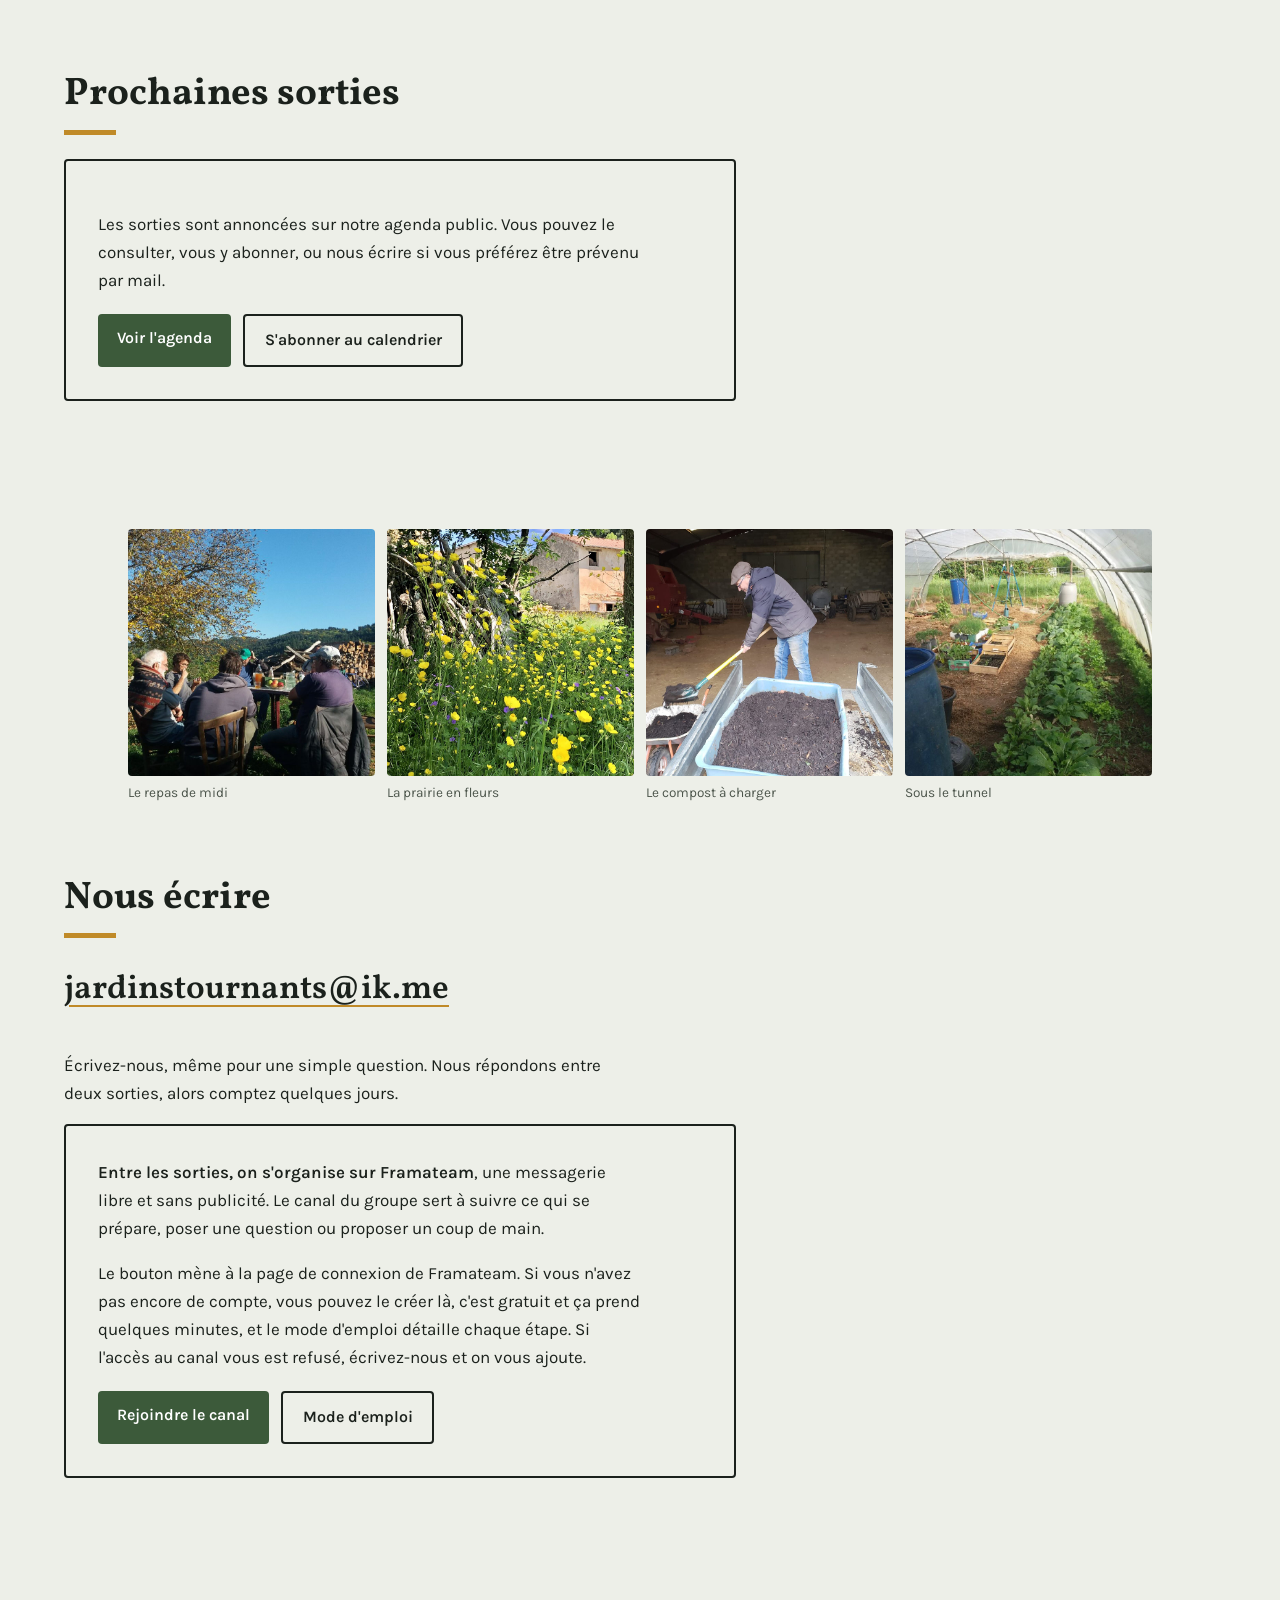
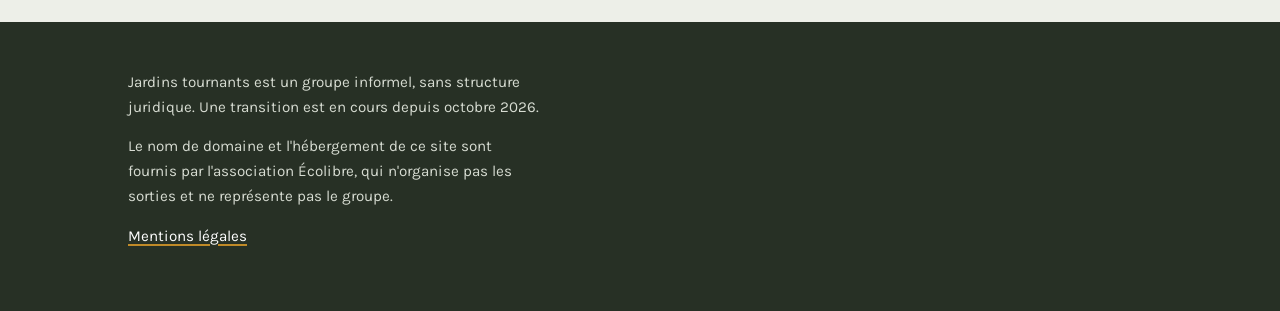
==== commit d0fe1ddb: "Format demi-journée, programme au choix de l'hôte, ouverture des pratiques" ====
--- a/index.html
+++ b/index.html
@@ -36,7 +36,7 @@
 
   <section class="enveloppe section" id="principe">
     <h2>Le principe</h2>
-    <p>À chaque sortie, le groupe se retrouve chez l'un d'entre nous. Celui qui reçoit dit à l'avance sur quoi il a besoin de bras.</p>
+    <p>À chaque sortie, le groupe se retrouve chez l'un d'entre nous, le temps d'une demi-journée. Celui qui reçoit décide du programme selon ses besoins et ses envies : un coup de main sur un chantier, une visite de son jardin, une formation, ou simplement des conseils à demander au groupe.</p>
 
     <div class="trio">
       <div>
@@ -52,8 +52,8 @@
           <img src="photos/paillage.jpg" width="1200" height="900" loading="lazy" alt="Une planche de culture rectangulaire recouverte de paille, au milieu d'une prairie.">
           <figcaption>Le même jardin, en fin de journée</figcaption>
         </figure>
-        <h3>Une grosse tâche dans la journée</h3>
-        <p>À dix, un chantier qui prendrait des semaines tout seul se fait en une journée. C'est souvent ce qui débloque un jardin.</p>
+        <h3>Une grosse tâche en une demi-journée</h3>
+        <p>À dix, un chantier qui prendrait des semaines tout seul se fait en une demi-journée. C'est souvent ce qui débloque un jardin.</p>
       </div>
       <div>
         <figure>
@@ -90,8 +90,8 @@
         Il n'y a rien à payer. Le groupe a une charte, que chacun lit et signe en arrivant. Son lien sera publié ici.
       </li>
       <li>
-        <b>Jardiner en permaculture, ou vouloir y aller</b>
-        C'est ce qui fait qu'on se comprend une fois sur le terrain.
+        <b>Jardiner sans engrais ni pesticides de synthèse</b>
+        Au-delà de ça, chacun ses méthodes. Permaculture, potager classique, sol vivant : c'est justement en les confrontant qu'on apprend.
       </li>
     </ul>
     <p>Comment ça se passe : écrivez-nous. Si une sortie est prévue et qu'il reste de la place, vous êtes invité à venir. On fait connaissance sur place, et on voit ensuite pour la suite. Le nombre de places est limité à chaque sortie, puisque c'est celui qui reçoit qui accueille tout le monde.</p>
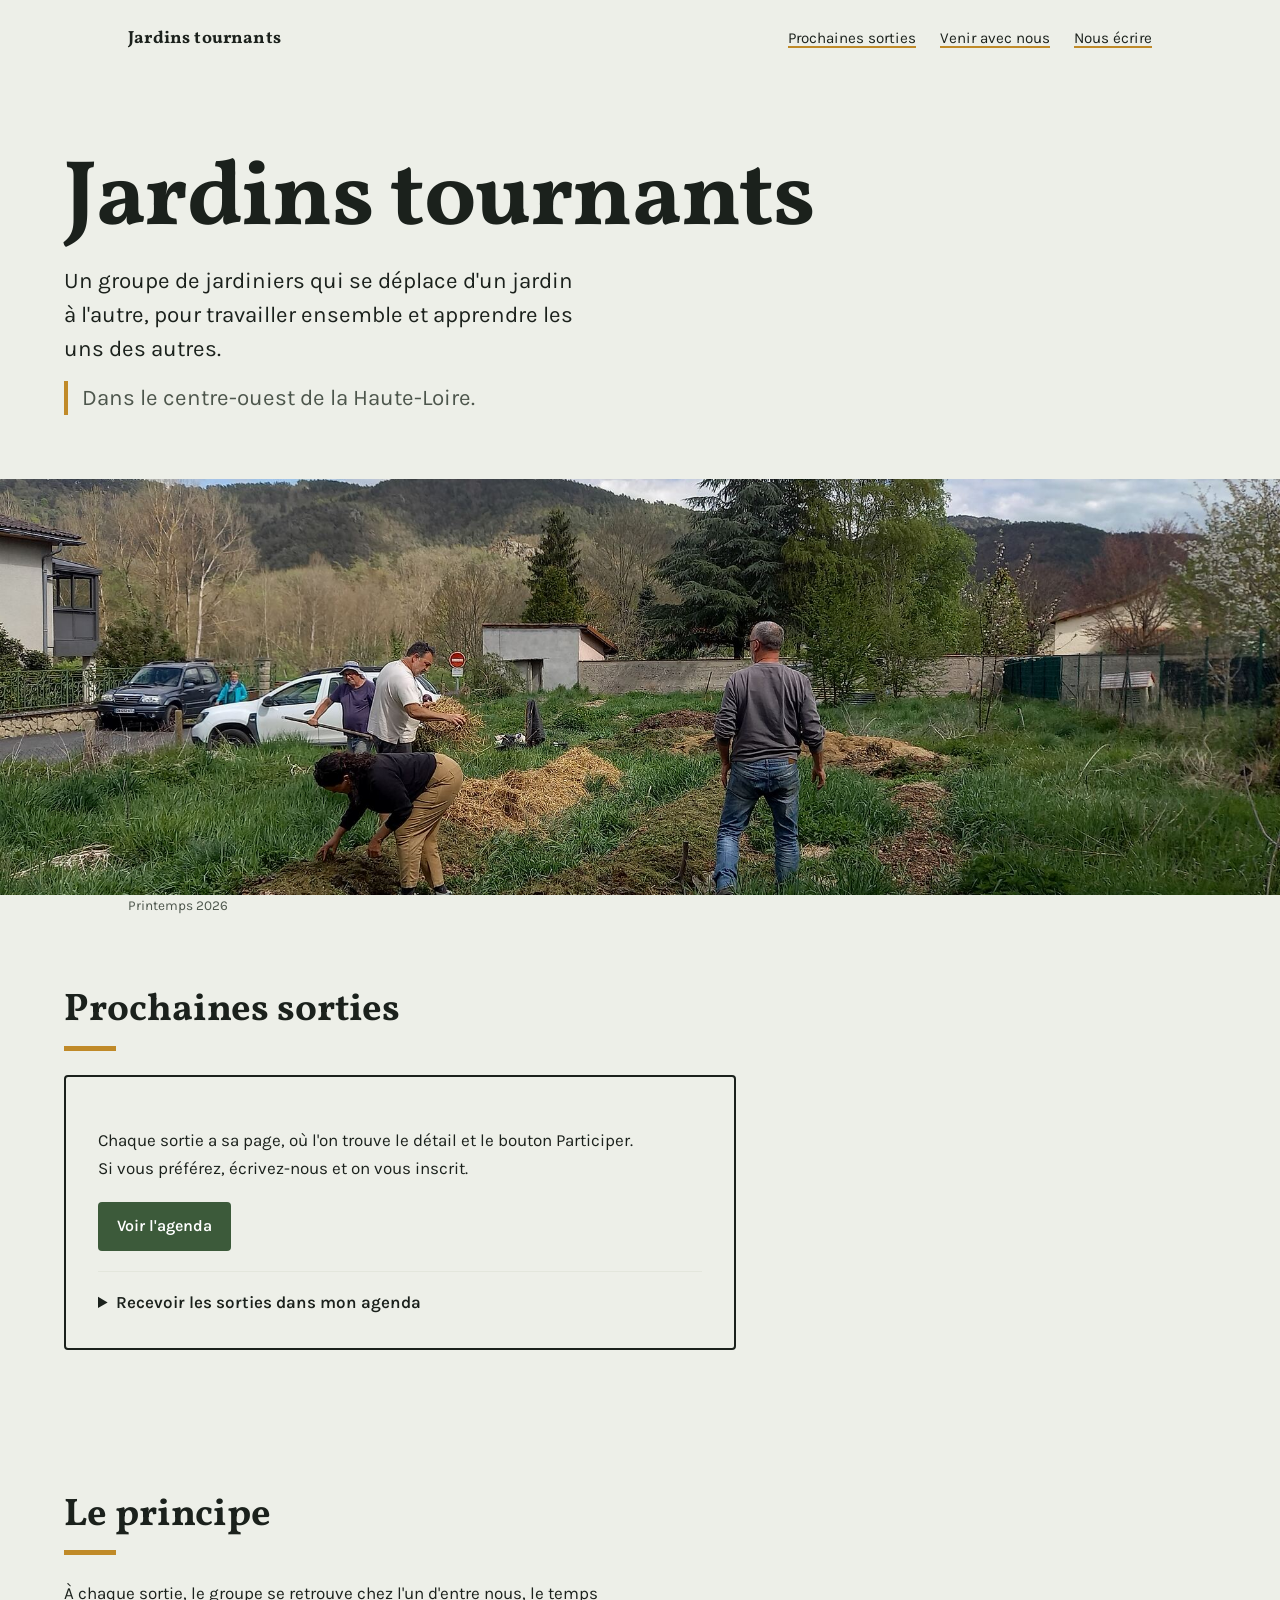
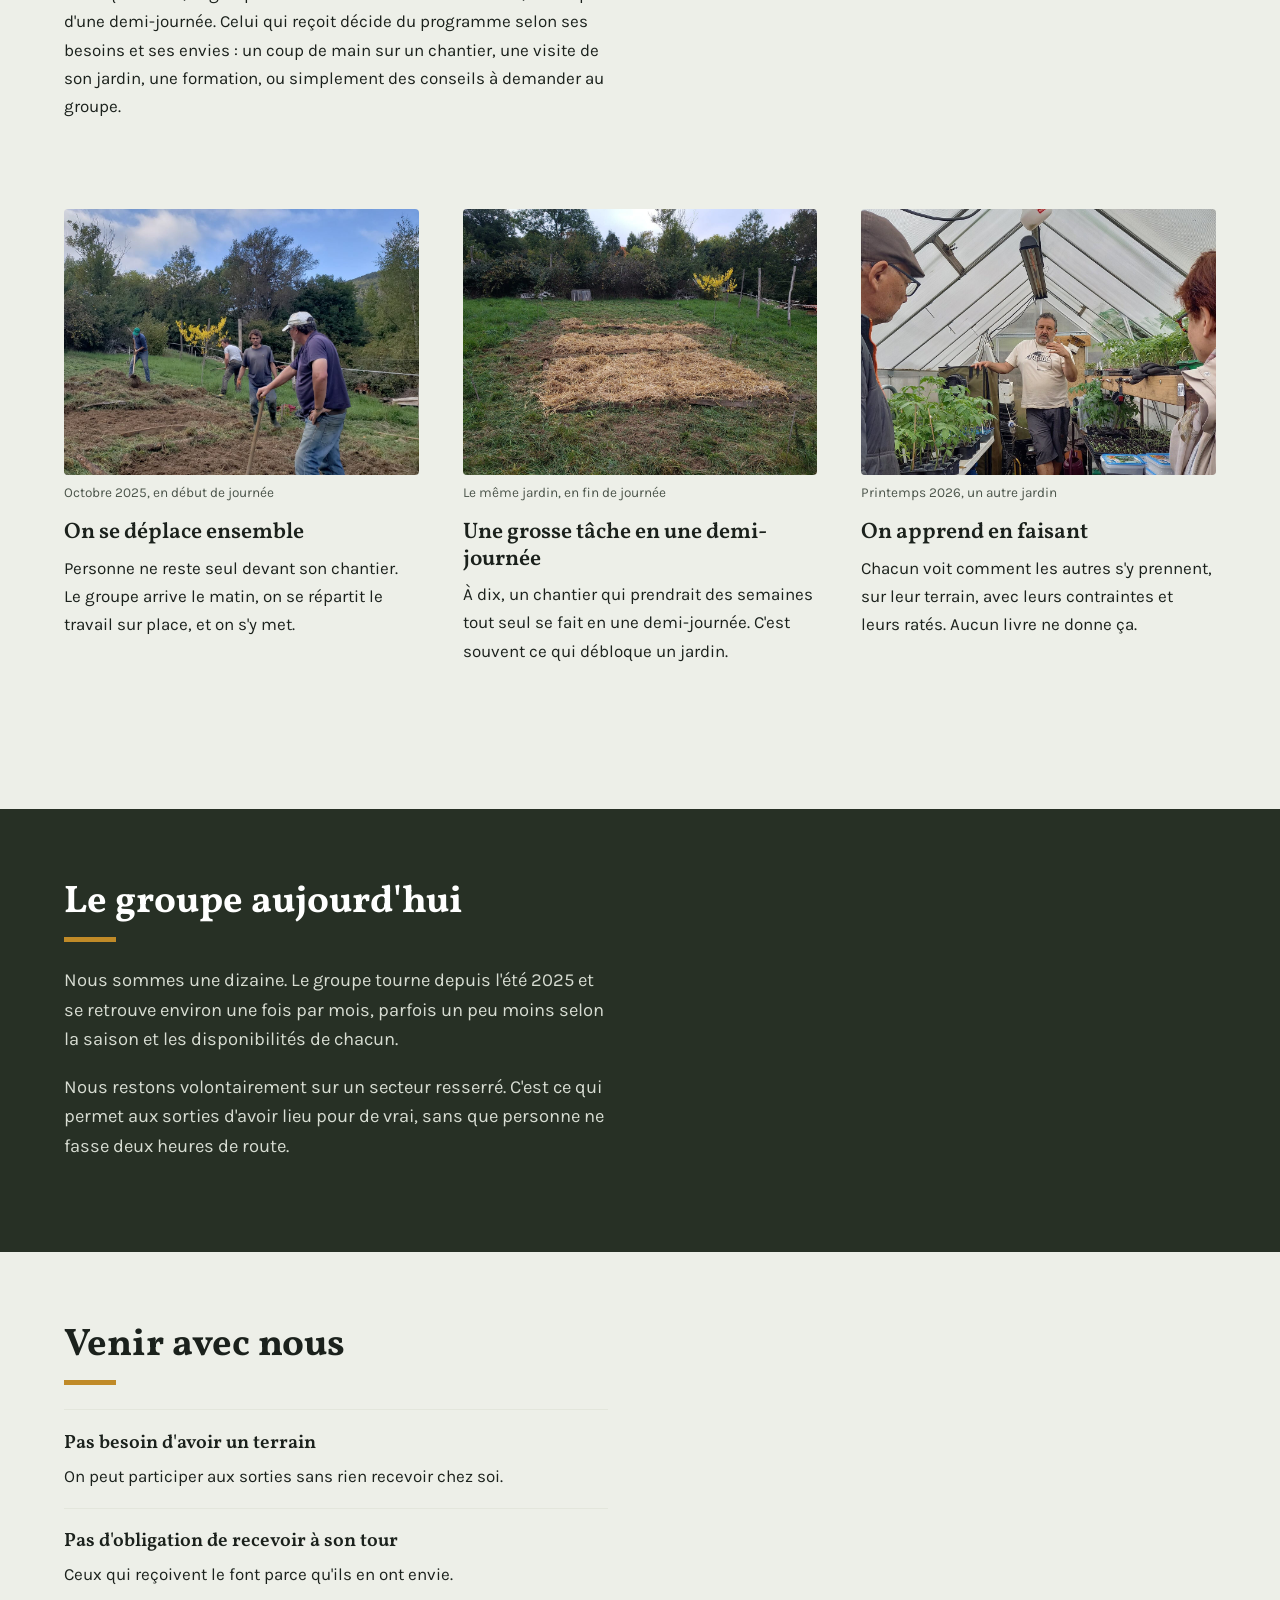
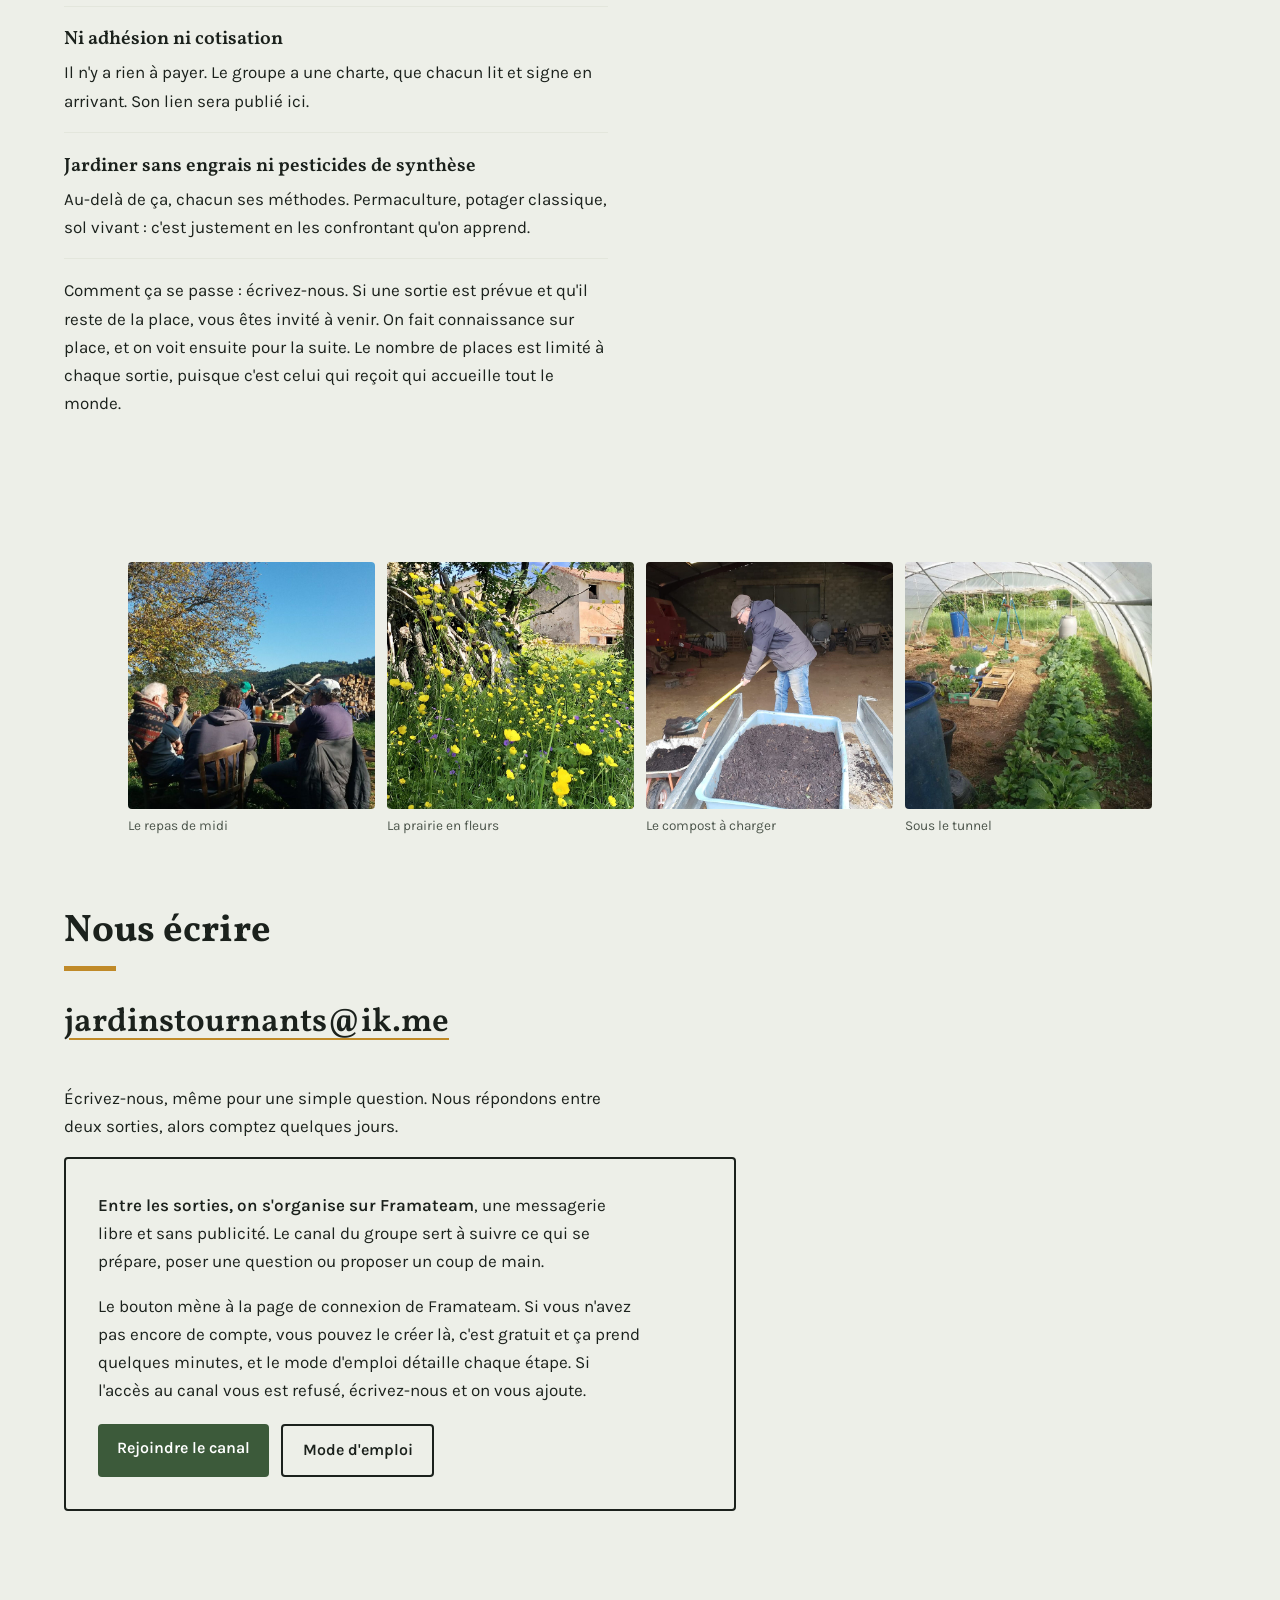
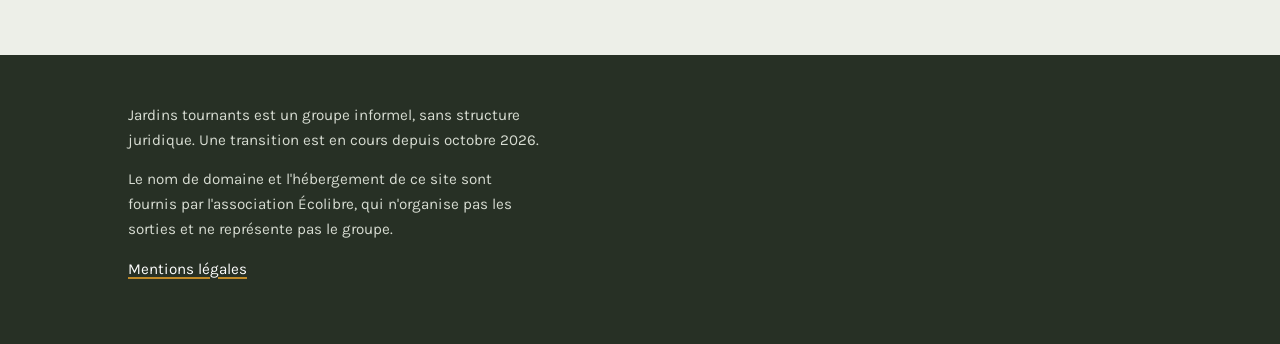
==== commit 9a9b318f: "Agenda remonte en haut de page et dates cliquables" ====
--- a/index.html
+++ b/index.html
@@ -3,8 +3,6 @@
 <head>
 <meta charset="utf-8">
 <meta name="viewport" content="width=device-width, initial-scale=1">
-<!-- À retirer le jour de la mise en ligne publique : la ligne ci-dessous et le fichier robots.txt -->
-<meta name="robots" content="noindex, nofollow">
 <title>Jardins tournants - jardiner ensemble, d'un jardin à l'autre</title>
 <meta name="description" content="Un groupe de jardiniers du centre-ouest de la Haute-Loire qui se déplace d'un jardin à l'autre, pour travailler ensemble et apprendre les uns des autres.">
 <link rel="preload" href="polices/vollkorn-latin-700-normal.woff2" as="font" type="font/woff2" crossorigin>
@@ -16,6 +14,7 @@
 <header class="enveloppe barre">
   <a class="barre__nom" href="index.html">Jardins tournants</a>
   <nav class="barre__liens">
+    <a href="#sorties">Prochaines sorties</a>
     <a href="#venir">Venir avec nous</a>
     <a href="#ecrire">Nous écrire</a>
   </nav>
@@ -33,6 +32,23 @@
     <img src="photos/bandeau.jpg" srcset="photos/bandeau-900.jpg 900w, photos/bandeau.jpg 2000w" sizes="100vw" width="2000" height="959" alt="Quatre personnes étalent de la paille et du compost sur des buttes de culture, devant des montagnes boisées.">
     <figcaption class="enveloppe">Printemps 2026</figcaption>
   </figure>
+
+  <section class="enveloppe section" id="sorties">
+    <h2>Prochaines sorties</h2>
+    <div class="agenda">
+      <div id="dates-mobilizon"></div>
+      <p>Chaque sortie a sa page, où l'on trouve le détail et le bouton Participer. Si vous préférez, écrivez-nous et on vous inscrit.</p>
+      <div class="boutons">
+        <a class="bouton" href="https://mobilizon.fr/@jardins_tournants">Voir l'agenda</a>
+      </div>
+      <details class="repli">
+        <summary>Recevoir les sorties dans mon agenda</summary>
+        <p>Vous pouvez afficher nos sorties directement dans l'agenda de votre téléphone ou de votre ordinateur. Les nouvelles dates s'y ajouteront ensuite toutes seules.</p>
+        <p>Dans votre application d'agenda, cherchez "Ajouter un calendrier par URL", "S'abonner à un calendrier" ou "Calendrier en ligne", puis collez cette adresse :</p>
+        <p class="adresse-flux"><code>https://mobilizon.fr/@jardins_tournants/feed/ics</code></p>
+      </details>
+    </div>
+  </section>
 
   <section class="enveloppe section" id="principe">
     <h2>Le principe</h2>
@@ -95,18 +111,6 @@
       </li>
     </ul>
     <p>Comment ça se passe : écrivez-nous. Si une sortie est prévue et qu'il reste de la place, vous êtes invité à venir. On fait connaissance sur place, et on voit ensuite pour la suite. Le nombre de places est limité à chaque sortie, puisque c'est celui qui reçoit qui accueille tout le monde.</p>
-  </section>
-
-  <section class="enveloppe section" id="sorties">
-    <h2>Prochaines sorties</h2>
-    <div class="agenda">
-      <div id="dates-mobilizon"></div>
-      <p>Les sorties sont annoncées sur notre agenda public. Vous pouvez le consulter, vous y abonner, ou nous écrire si vous préférez être prévenu par mail.</p>
-      <div class="boutons">
-        <a class="bouton" href="https://mobilizon.fr/@jardins_tournants">Voir l'agenda</a>
-        <a class="bouton bouton--creux" href="https://mobilizon.fr/@jardins_tournants/feed/ics">S'abonner au calendrier</a>
-      </div>
-    </div>
   </section>
 
   <div class="enveloppe">
@@ -181,6 +185,7 @@
       var debut = bloc.match(/^DTSTART[^:\r\n]*:(.+)$/m);
       var titre = bloc.match(/^SUMMARY[^:\r\n]*:(.+)$/m);
       var lieu = bloc.match(/^LOCATION[^:\r\n]*:(.+)$/m);
+      var lien = bloc.match(/^URL[^:\r\n]*:(.+)$/m);
       if (!debut) { return; }
       var d = enDate(debut[1].trim());
       if (!d) { return; }
@@ -188,7 +193,8 @@
         quand: d.date,
         journee: d.journee,
         titre: titre ? decoder(titre[1]) : 'Sortie',
-        lieu: lieu ? decoder(lieu[1]) : ''
+        lieu: lieu ? decoder(lieu[1]) : '',
+        lien: lien ? decoder(lien[1]) : ''
       });
     });
     return sortie;
@@ -221,13 +227,20 @@
       ul.className = 'dates';
       liste.forEach(function (e) {
         var li = document.createElement('li');
+        var cible = li;
+        if (e.lien && e.lien.indexOf('https://') === 0) {
+          var a = document.createElement('a');
+          a.href = e.lien;
+          li.appendChild(a);
+          cible = a;
+        }
         var t = document.createElement('time');
         t.setAttribute('datetime', e.quand.toISOString());
         t.textContent = formater(e);
-        li.appendChild(t);
+        cible.appendChild(t);
         var s = document.createElement('span');
         s.textContent = e.lieu ? e.titre + ', ' + e.lieu : e.titre;
-        li.appendChild(s);
+        cible.appendChild(s);
         ul.appendChild(li);
       });
       zone.appendChild(ul);
--- a/style.css
+++ b/style.css
@@ -225,6 +225,13 @@
 .bouton:hover { background: var(--encre); }
 .bouton--creux { background: transparent; color: var(--encre); border: 2px solid var(--encre); }
 .bouton--creux:hover { background: var(--encre); color: #fff; }
+.dates a { display: block; text-decoration: none; }
+.dates a time { text-decoration: underline; text-decoration-color: var(--paille); text-decoration-thickness: 2px; text-underline-offset: 0.2em; }
+.dates a:hover time { text-decoration-color: var(--vert); }
+.repli { margin-top: 1.25rem; border-top: 1px solid var(--papier-ombre); padding-top: 1rem; }
+.repli summary { cursor: pointer; font-weight: 600; }
+.repli p { margin: 0.75rem 0 0; font-size: 0.95rem; }
+.adresse-flux code { display: block; background: var(--papier-ombre); padding: 0.6rem 0.75rem; border-radius: 4px; font-size: 0.85rem; word-break: break-all; }
 
 /* Contact */
 
